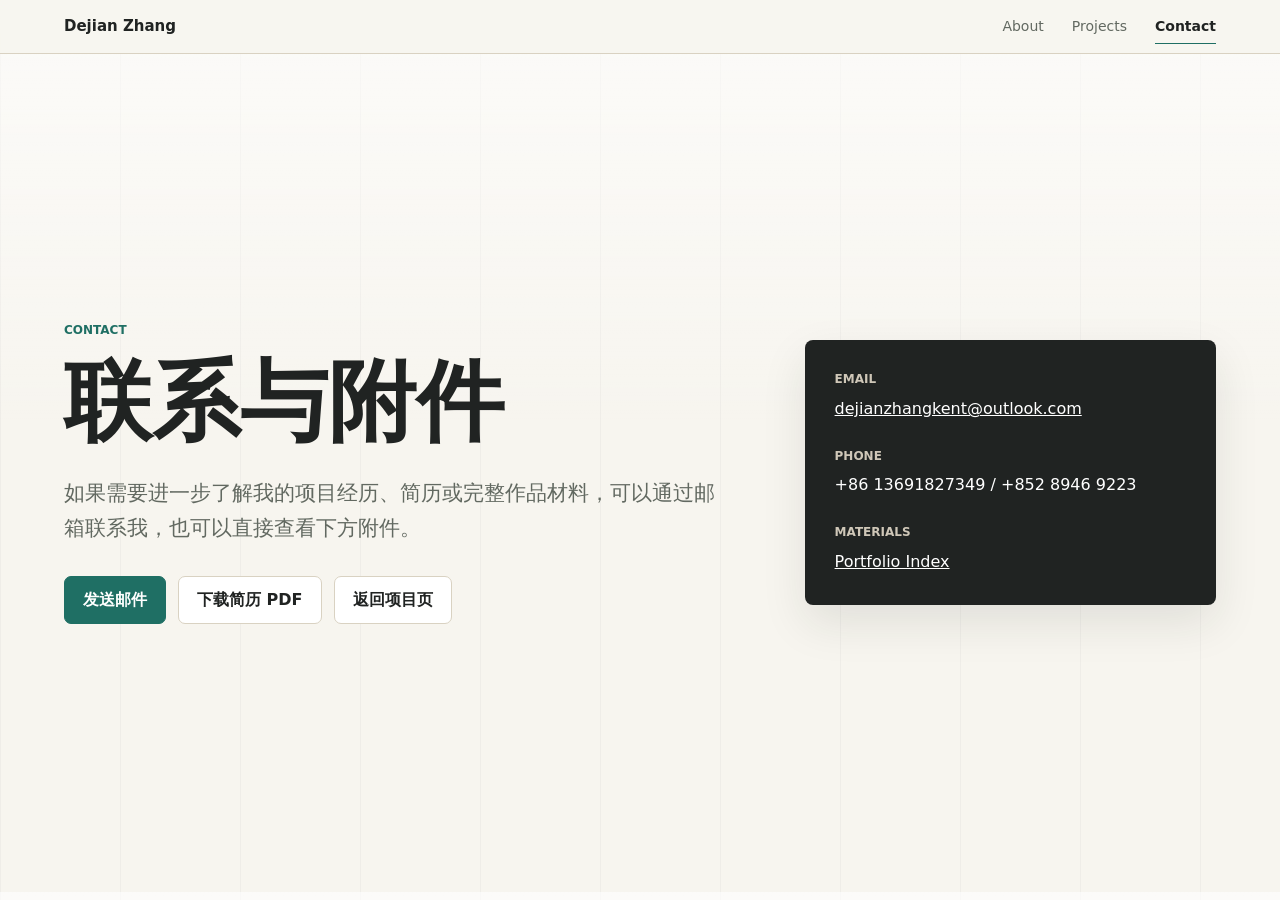
==== contact.html @ 508ed067 "Publish portfolio site" ====
<!doctype html>
<html lang="zh-CN">
  <head>
    <meta charset="utf-8">
    <meta name="viewport" content="width=device-width, initial-scale=1">
    <title>Contact | Dejian Zhang Portfolio</title>
    <meta name="description" content="Contact Dejian Zhang and access portfolio attachments.">
    <link rel="stylesheet" href="styles.css">
  </head>
  <body>
    <header class="site-header">
      <a class="brand" href="index.html" aria-label="About page">Dejian Zhang</a>
      <nav aria-label="Primary navigation">
        <a href="index.html">About</a>
        <a href="projects.html">Projects</a>
        <a class="active" href="contact.html">Contact</a>
      </nav>
    </header>

    <main>
      <section class="contact-page">
        <div>
          <p class="eyebrow">Contact</p>
          <h1>联系与附件</h1>
          <p class="hero-summary">
            如果需要进一步了解我的项目经历、简历或完整作品材料，可以通过邮箱联系我，也可以直接查看下方附件。
          </p>
          <div class="contact-actions">
            <a class="button primary" href="mailto:dejianzhangkent@outlook.com">发送邮件</a>
            <a class="button" href="01_Resume_Dejian-Zhang.pdf">下载简历 PDF</a>
            <a class="button" href="projects.html">返回项目页</a>
          </div>
        </div>
        <aside class="contact-card" aria-label="Contact details">
          <dl>
            <div>
              <dt>Email</dt>
              <dd><a href="mailto:dejianzhangkent@outlook.com">dejianzhangkent@outlook.com</a></dd>
            </div>
            <div>
              <dt>Phone</dt>
              <dd>+86 13691827349 / +852 8946 9223</dd>
            </div>
            <div>
              <dt>Materials</dt>
              <dd><a href="Portfolio_Index.md">Portfolio Index</a></dd>
            </div>
          </dl>
        </aside>
      </section>
    </main>
  </body>
</html>
---- styles.css ----
:root {
  --bg: #f7f5ef;
  --surface: #ffffff;
  --surface-soft: #eee9dd;
  --ink: #202322;
  --muted: #626961;
  --line: #d9d2c2;
  --accent: #1f6f64;
  --accent-ink: #ffffff;
  --gold: #b1843d;
  --blue: #365f91;
  --shadow: 0 18px 45px rgba(34, 36, 32, 0.1);
  --shadow-soft: 0 10px 28px rgba(34, 36, 32, 0.08);
}

* {
  box-sizing: border-box;
}

html {
  scroll-behavior: smooth;
}

body {
  margin: 0;
  background: var(--bg);
  background-image:
    linear-gradient(180deg, rgba(255, 255, 255, 0.64), rgba(255, 255, 255, 0) 420px),
    repeating-linear-gradient(90deg, rgba(32, 35, 34, 0.035) 0, rgba(32, 35, 34, 0.035) 1px, transparent 1px, transparent 120px);
  color: var(--ink);
  font-family: Inter, ui-sans-serif, system-ui, -apple-system, BlinkMacSystemFont, "Segoe UI", "PingFang SC", "Microsoft YaHei", sans-serif;
  line-height: 1.65;
}

a {
  color: inherit;
}

.site-header {
  position: sticky;
  top: 0;
  z-index: 20;
  display: flex;
  align-items: center;
  justify-content: space-between;
  gap: 24px;
  padding: 14px clamp(20px, 5vw, 72px);
  background: rgba(247, 245, 239, 0.9);
  border-bottom: 1px solid var(--line);
  backdrop-filter: blur(16px);
}

.brand {
  font-size: 15px;
  font-weight: 800;
  text-decoration: none;
  white-space: nowrap;
}

nav {
  display: flex;
  gap: clamp(12px, 2.5vw, 28px);
  color: var(--muted);
  font-size: 14px;
}

nav a {
  position: relative;
  text-decoration: none;
}

nav a:hover {
  color: var(--ink);
}

nav a.active {
  color: var(--ink);
  font-weight: 800;
}

nav a::after {
  position: absolute;
  left: 0;
  bottom: -6px;
  width: 100%;
  height: 1px;
  background: var(--accent);
  content: "";
  opacity: 0;
  transform: scaleX(0.4);
  transition: opacity 160ms ease, transform 160ms ease;
}

nav a:hover::after {
  opacity: 1;
  transform: scaleX(1);
}

nav a.active::after {
  opacity: 1;
  transform: scaleX(1);
}

main {
  overflow: hidden;
}

.hero {
  display: grid;
  grid-template-columns: minmax(0, 1.4fr) minmax(320px, 0.7fr);
  gap: clamp(28px, 5vw, 72px);
  min-height: calc(100vh - 66px);
  padding: clamp(58px, 8vw, 104px) clamp(20px, 5vw, 72px) 64px;
  align-items: center;
}

.about-hero {
  min-height: calc(82vh - 62px);
}

.page-hero {
  padding: clamp(58px, 8vw, 104px) clamp(20px, 5vw, 72px) clamp(34px, 5vw, 64px);
  border-bottom: 1px solid var(--line);
}

.page-hero h1 {
  max-width: 780px;
}

.page-hero p:last-child {
  max-width: 820px;
  margin: 24px 0 0;
  color: var(--muted);
  font-size: clamp(17px, 2vw, 20px);
}

.project-overview {
  display: grid;
  grid-template-columns: repeat(3, minmax(0, 1fr));
  gap: 16px;
  padding: clamp(28px, 4vw, 48px) clamp(20px, 5vw, 72px) 0;
}

.project-overview article {
  min-height: 180px;
  padding: 22px;
}

.project-overview h2 {
  margin-top: 12px;
  font-size: 22px;
}

.project-overview p {
  margin: 12px 0 0;
  color: var(--muted);
  font-size: 15px;
}

.hero-copy {
  max-width: 900px;
}

.eyebrow {
  margin: 0 0 14px;
  color: var(--accent);
  font-size: 12px;
  font-weight: 800;
  letter-spacing: 0;
  text-transform: uppercase;
}

h1,
h2,
h3,
h4,
p {
  overflow-wrap: anywhere;
}

h1 {
  margin: 0;
  max-width: 920px;
  font-size: clamp(44px, 7vw, 88px);
  line-height: 1.06;
  letter-spacing: 0;
}

.hero-summary {
  max-width: 780px;
  margin: 28px 0 0;
  color: var(--muted);
  font-size: clamp(17px, 2vw, 21px);
}

.hero-actions,
.contact-actions {
  display: flex;
  flex-wrap: wrap;
  gap: 12px;
  margin-top: 30px;
}

.proof-grid {
  display: grid;
  grid-template-columns: repeat(3, minmax(0, 1fr));
  gap: 12px;
  max-width: 720px;
  margin-top: 34px;
}

.proof-grid div {
  padding: 18px;
  border: 1px solid var(--line);
  border-radius: 8px;
  background: rgba(255, 255, 255, 0.72);
  box-shadow: 0 6px 20px rgba(34, 36, 32, 0.05);
}

.proof-grid strong {
  display: block;
  color: var(--accent);
  font-size: 32px;
  line-height: 1;
}

.proof-grid span {
  display: block;
  margin-top: 8px;
  color: var(--muted);
  font-size: 13px;
  font-weight: 750;
}

.button {
  display: inline-flex;
  min-height: 44px;
  align-items: center;
  justify-content: center;
  border: 1px solid var(--line);
  border-radius: 7px;
  padding: 10px 18px;
  background: var(--surface);
  color: var(--ink);
  font-weight: 750;
  text-decoration: none;
  transition: border-color 160ms ease, box-shadow 160ms ease, transform 160ms ease, background 160ms ease;
}

.button.primary {
  border-color: var(--accent);
  background: var(--accent);
  color: var(--accent-ink);
}

.button:hover {
  border-color: var(--accent);
  box-shadow: var(--shadow-soft);
  transform: translateY(-1px);
}

.profile-panel {
  align-self: stretch;
  display: flex;
  align-items: center;
  padding: 28px;
  background: var(--ink);
  color: var(--surface);
  border-radius: 8px;
  box-shadow: var(--shadow);
}

.profile-panel dl {
  display: grid;
  gap: 24px;
  margin: 0;
}

.profile-panel dt {
  color: #cfc7b8;
  font-size: 12px;
  font-weight: 800;
  letter-spacing: 0;
  text-transform: uppercase;
}

.profile-panel dd {
  margin: 6px 0 0;
  font-size: 16px;
}

.fit-strip {
  display: grid;
  grid-template-columns: repeat(3, minmax(0, 1fr));
  margin: 0 clamp(20px, 5vw, 72px);
  border: 1px solid var(--line);
  border-radius: 8px;
  background: var(--surface);
  box-shadow: var(--shadow-soft);
  overflow: hidden;
}

.fit-strip div {
  min-height: 120px;
  padding: 24px;
  border-right: 1px solid var(--line);
}

.fit-strip div:last-child {
  border-right: 0;
}

.fit-strip strong {
  display: block;
  margin-bottom: 8px;
  font-size: 18px;
}

.fit-strip span {
  color: var(--muted);
}

.signature-section {
  display: grid;
  grid-template-columns: minmax(240px, 0.58fr) minmax(0, 1.42fr);
  gap: clamp(26px, 6vw, 72px);
}

.signature-grid {
  display: grid;
  grid-template-columns: repeat(3, minmax(0, 1fr));
  gap: 16px;
}

.signature-grid article,
.project-overview article {
  border: 1px solid var(--line);
  border-radius: 8px;
  background: var(--surface);
  box-shadow: var(--shadow-soft);
}

.signature-grid article {
  padding: 24px;
}

.signature-grid span,
.project-overview span {
  color: var(--gold);
  font-size: 12px;
  font-weight: 900;
}

.signature-grid h3 {
  margin-top: 12px;
  font-size: 22px;
}

.signature-grid p {
  margin: 12px 0 0;
  color: var(--muted);
}

.section {
  padding: clamp(70px, 9vw, 116px) clamp(20px, 5vw, 72px);
}

.project-list {
  padding-top: clamp(34px, 5vw, 64px);
}

.section-heading {
  max-width: 820px;
  margin-bottom: 34px;
}

h2 {
  margin: 0;
  font-size: clamp(32px, 4.8vw, 56px);
  line-height: 1.12;
  letter-spacing: 0;
}

.section-heading p:last-child {
  margin: 18px 0 0;
  color: var(--muted);
  font-size: 17px;
}

.project {
  position: relative;
  display: grid;
  grid-template-columns: minmax(280px, 0.85fr) minmax(0, 1.25fr);
  gap: clamp(24px, 4vw, 48px);
  margin-top: 30px;
  padding: clamp(20px, 3vw, 34px);
  background: var(--surface);
  border: 1px solid var(--line);
  border-radius: 8px;
  box-shadow: var(--shadow-soft);
  overflow: hidden;
  transition: box-shadow 180ms ease, transform 180ms ease, border-color 180ms ease;
}

.project::before {
  position: absolute;
  inset: 0 auto 0 0;
  width: 4px;
  background: var(--accent);
  content: "";
  opacity: 0.9;
}

.project:hover {
  border-color: rgba(31, 111, 100, 0.34);
  box-shadow: var(--shadow);
  transform: translateY(-2px);
}

.project.feature {
  grid-template-columns: minmax(320px, 0.78fr) minmax(0, 1.35fr);
}

.project-media {
  align-self: start;
  background: var(--surface-soft);
  border: 1px solid var(--line);
  border-radius: 7px;
  overflow: hidden;
}

.project-media img {
  display: block;
  width: 100%;
  aspect-ratio: 16 / 10.5;
  object-fit: cover;
  object-position: top center;
  transition: transform 240ms ease;
}

.project:hover .project-media img {
  transform: scale(1.015);
}

.project-body {
  min-width: 0;
}

.tag {
  display: inline-flex;
  margin: 0 0 14px;
  padding: 5px 9px;
  border: 1px solid rgba(177, 132, 61, 0.34);
  border-radius: 999px;
  background: rgba(177, 132, 61, 0.08);
  color: var(--gold);
  font-size: 13px;
  font-weight: 800;
}

h3 {
  margin: 0;
  font-size: clamp(24px, 3vw, 38px);
  line-height: 1.18;
  letter-spacing: 0;
}

.lead {
  margin: 14px 0 24px;
  color: var(--muted);
  font-size: 17px;
  font-weight: 500;
}

.case-narrative {
  margin: 0;
  max-width: 860px;
  color: var(--muted);
  font-size: 16px;
  line-height: 1.85;
}

.case-grid {
  display: grid;
  grid-template-columns: repeat(2, minmax(0, 1fr));
  gap: 14px;
}

.case-grid section {
  padding: 16px;
  background: #f9f8f4;
  border: 1px solid var(--line);
  border-radius: 7px;
}

.case-grid.compact section {
  padding: 14px;
}

h4 {
  margin: 0 0 8px;
  color: var(--blue);
  font-size: 14px;
}

.case-grid p {
  margin: 0;
  color: var(--muted);
  font-size: 14px;
}

.text-link {
  display: inline-flex;
  align-items: center;
  gap: 7px;
  margin-top: 18px;
  color: var(--accent);
  font-weight: 800;
  text-decoration: none;
}

.text-link::after {
  content: ">";
  font-size: 14px;
  transition: transform 160ms ease;
}

.text-link:hover {
  text-decoration: underline;
}

.text-link:hover::after {
  transform: translateX(3px);
}

.about-section {
  display: grid;
  grid-template-columns: minmax(240px, 0.6fr) minmax(0, 1.4fr);
  gap: clamp(26px, 6vw, 72px);
  border-top: 1px solid var(--line);
}

.profile-first {
  padding-top: clamp(54px, 7vw, 84px);
  padding-bottom: clamp(44px, 6vw, 72px);
  border-top: 0;
  border-bottom: 1px solid var(--line);
}

.about-copy {
  color: var(--muted);
  font-size: 17px;
}

.about-copy p:first-child {
  margin-top: 0;
}

.skill-list {
  display: grid;
  gap: 10px;
  margin: 28px 0 0;
  padding: 0;
  list-style: none;
}

.skill-list li {
  padding: 14px 16px;
  background: var(--surface);
  border: 1px solid var(--line);
  border-radius: 7px;
  box-shadow: 0 4px 18px rgba(34, 36, 32, 0.04);
}

.contact-section {
  display: grid;
  grid-template-columns: minmax(260px, 0.9fr) minmax(0, 1.1fr);
  gap: clamp(26px, 6vw, 72px);
  align-items: center;
  background: var(--ink);
  color: var(--surface);
}

.contact-page {
  display: grid;
  grid-template-columns: minmax(0, 1.05fr) minmax(320px, 0.65fr);
  gap: clamp(28px, 6vw, 76px);
  min-height: calc(100vh - 62px);
  padding: clamp(58px, 8vw, 104px) clamp(20px, 5vw, 72px);
  align-items: center;
}

.contact-card {
  padding: 30px;
  border-radius: 8px;
  background: var(--ink);
  color: var(--surface);
  box-shadow: var(--shadow);
}

.contact-card dl {
  display: grid;
  gap: 24px;
  margin: 0;
}

.contact-card dt {
  color: #cfc7b8;
  font-size: 12px;
  font-weight: 800;
  text-transform: uppercase;
}

.contact-card dd {
  margin: 6px 0 0;
}

.contact-section .eyebrow {
  color: #b8d8d1;
}

.contact-section p {
  color: #d8d3c6;
}

.contact-section .button {
  border-color: rgba(255, 255, 255, 0.22);
}

@media (max-width: 980px) {
  .hero,
  .project,
  .project.feature,
  .signature-section,
  .about-section,
  .contact-section,
  .contact-page {
    grid-template-columns: 1fr;
  }

  .signature-grid,
  .project-overview {
    grid-template-columns: 1fr;
  }

  .profile-panel {
    align-self: auto;
  }

  .fit-strip {
    grid-template-columns: 1fr;
  }

  .fit-strip div {
    border-right: 0;
    border-bottom: 1px solid var(--line);
  }

  .fit-strip div:last-child {
    border-bottom: 0;
  }
}

@media (max-width: 720px) {
  .site-header {
    position: static;
    align-items: flex-start;
    flex-direction: column;
    gap: 10px;
  }

  nav {
    width: 100%;
    justify-content: space-between;
    gap: 8px;
    font-size: 13px;
  }

  .hero {
    min-height: auto;
    padding-top: 42px;
  }

  .page-hero,
  .contact-page {
    padding-top: 42px;
  }

  h1 {
    font-size: 40px;
  }

  .proof-grid {
    grid-template-columns: 1fr;
  }

  .case-grid {
    grid-template-columns: 1fr;
  }

  .button {
    width: 100%;
  }
}
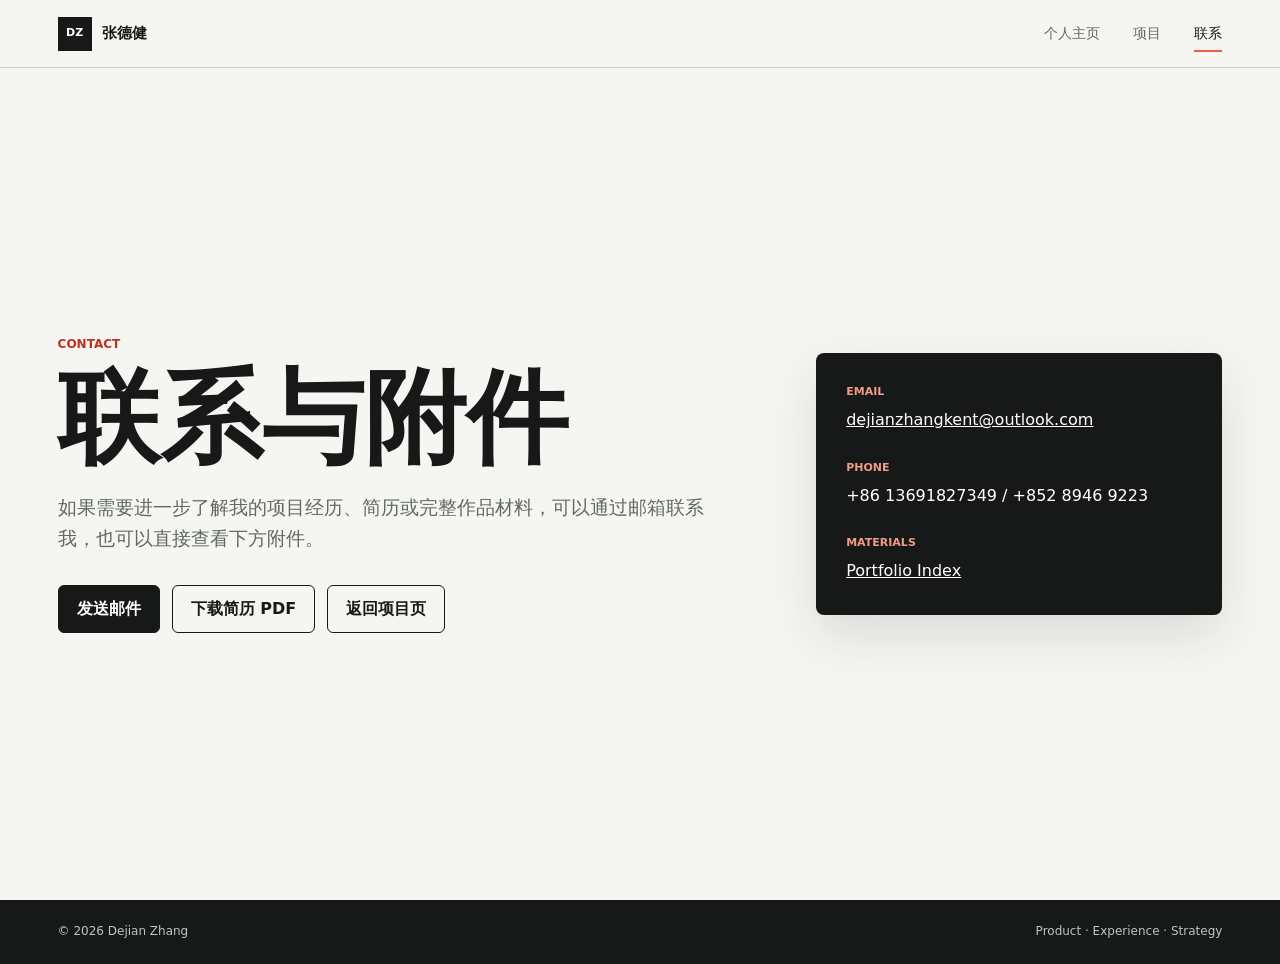
==== commit b9fcac44: "Redesign portfolio as personal homepage" ====
--- a/contact.html
+++ b/contact.html
@@ -3,17 +3,17 @@
   <head>
     <meta charset="utf-8">
     <meta name="viewport" content="width=device-width, initial-scale=1">
-    <title>Contact | Dejian Zhang Portfolio</title>
-    <meta name="description" content="Contact Dejian Zhang and access portfolio attachments.">
+    <title>联系 | 张德健个人主页</title>
+    <meta name="description" content="联系张德健并查看简历与作品附件。">
     <link rel="stylesheet" href="styles.css">
   </head>
   <body>
     <header class="site-header">
-      <a class="brand" href="index.html" aria-label="About page">Dejian Zhang</a>
+      <a class="brand" href="index.html" aria-label="返回个人主页"><span class="brand-mark">DZ</span><span>张德健</span></a>
       <nav aria-label="Primary navigation">
-        <a href="index.html">About</a>
-        <a href="projects.html">Projects</a>
-        <a class="active" href="contact.html">Contact</a>
+        <a href="index.html">个人主页</a>
+        <a href="projects.html">项目</a>
+        <a class="active" href="contact.html">联系</a>
       </nav>
     </header>
 
@@ -49,5 +49,9 @@
         </aside>
       </section>
     </main>
+    <footer class="site-footer">
+      <span>© 2026 Dejian Zhang</span>
+      <span>Product · Experience · Strategy</span>
+    </footer>
   </body>
 </html>
--- a/styles.css
+++ b/styles.css
@@ -1,16 +1,18 @@
 :root {
-  --bg: #f7f5ef;
-  --surface: #ffffff;
-  --surface-soft: #eee9dd;
-  --ink: #202322;
-  --muted: #626961;
-  --line: #d9d2c2;
-  --accent: #1f6f64;
-  --accent-ink: #ffffff;
-  --gold: #b1843d;
-  --blue: #365f91;
-  --shadow: 0 18px 45px rgba(34, 36, 32, 0.1);
-  --shadow-soft: 0 10px 28px rgba(34, 36, 32, 0.08);
+  --paper: #f5f6f2;
+  --paper-bright: #ffffff;
+  --ink: #171918;
+  --muted: #626965;
+  --line: #ced2cc;
+  --soft: #e9ece6;
+  --coral: #ee6046;
+  --coral-dark: #b83225;
+  --green: #176b5f;
+  --blue: #315f9f;
+  --yellow: #e6b840;
+  --lavender: #7565a7;
+  --shadow: 0 20px 52px rgba(25, 32, 28, 0.12);
+  --shadow-soft: 0 10px 30px rgba(25, 32, 28, 0.08);
 }
 
 * {
@@ -23,151 +25,32 @@
 
 body {
   margin: 0;
-  background: var(--bg);
-  background-image:
-    linear-gradient(180deg, rgba(255, 255, 255, 0.64), rgba(255, 255, 255, 0) 420px),
-    repeating-linear-gradient(90deg, rgba(32, 35, 34, 0.035) 0, rgba(32, 35, 34, 0.035) 1px, transparent 1px, transparent 120px);
+  background: var(--paper);
   color: var(--ink);
   font-family: Inter, ui-sans-serif, system-ui, -apple-system, BlinkMacSystemFont, "Segoe UI", "PingFang SC", "Microsoft YaHei", sans-serif;
   line-height: 1.65;
 }
 
+button,
+input {
+  font: inherit;
+}
+
+button,
+a {
+  -webkit-tap-highlight-color: transparent;
+}
+
 a {
   color: inherit;
 }
 
-.site-header {
-  position: sticky;
-  top: 0;
-  z-index: 20;
-  display: flex;
-  align-items: center;
-  justify-content: space-between;
-  gap: 24px;
-  padding: 14px clamp(20px, 5vw, 72px);
-  background: rgba(247, 245, 239, 0.9);
-  border-bottom: 1px solid var(--line);
-  backdrop-filter: blur(16px);
-}
-
-.brand {
-  font-size: 15px;
-  font-weight: 800;
-  text-decoration: none;
-  white-space: nowrap;
-}
-
-nav {
-  display: flex;
-  gap: clamp(12px, 2.5vw, 28px);
-  color: var(--muted);
-  font-size: 14px;
-}
-
-nav a {
-  position: relative;
-  text-decoration: none;
-}
-
-nav a:hover {
-  color: var(--ink);
-}
-
-nav a.active {
-  color: var(--ink);
-  font-weight: 800;
-}
-
-nav a::after {
-  position: absolute;
-  left: 0;
-  bottom: -6px;
-  width: 100%;
-  height: 1px;
-  background: var(--accent);
-  content: "";
-  opacity: 0;
-  transform: scaleX(0.4);
-  transition: opacity 160ms ease, transform 160ms ease;
-}
-
-nav a:hover::after {
-  opacity: 1;
-  transform: scaleX(1);
-}
-
-nav a.active::after {
-  opacity: 1;
-  transform: scaleX(1);
-}
-
-main {
-  overflow: hidden;
-}
-
-.hero {
-  display: grid;
-  grid-template-columns: minmax(0, 1.4fr) minmax(320px, 0.7fr);
-  gap: clamp(28px, 5vw, 72px);
-  min-height: calc(100vh - 66px);
-  padding: clamp(58px, 8vw, 104px) clamp(20px, 5vw, 72px) 64px;
-  align-items: center;
-}
-
-.about-hero {
-  min-height: calc(82vh - 62px);
-}
-
-.page-hero {
-  padding: clamp(58px, 8vw, 104px) clamp(20px, 5vw, 72px) clamp(34px, 5vw, 64px);
-  border-bottom: 1px solid var(--line);
-}
-
-.page-hero h1 {
-  max-width: 780px;
-}
-
-.page-hero p:last-child {
-  max-width: 820px;
-  margin: 24px 0 0;
-  color: var(--muted);
-  font-size: clamp(17px, 2vw, 20px);
-}
-
-.project-overview {
-  display: grid;
-  grid-template-columns: repeat(3, minmax(0, 1fr));
-  gap: 16px;
-  padding: clamp(28px, 4vw, 48px) clamp(20px, 5vw, 72px) 0;
-}
-
-.project-overview article {
-  min-height: 180px;
-  padding: 22px;
-}
-
-.project-overview h2 {
-  margin-top: 12px;
-  font-size: 22px;
-}
-
-.project-overview p {
-  margin: 12px 0 0;
-  color: var(--muted);
-  font-size: 15px;
-}
-
-.hero-copy {
-  max-width: 900px;
-}
-
-.eyebrow {
-  margin: 0 0 14px;
-  color: var(--accent);
-  font-size: 12px;
-  font-weight: 800;
-  letter-spacing: 0;
-  text-transform: uppercase;
+img {
+  max-width: 100%;
+}
+
+[hidden] {
+  display: none !important;
 }
 
 h1,
@@ -178,19 +61,226 @@
   overflow-wrap: anywhere;
 }
 
-h1 {
+h1,
+h2,
+h3,
+p {
+  margin-top: 0;
+}
+
+h1,
+h2,
+h3 {
+  letter-spacing: 0;
+}
+
+main {
+  overflow: hidden;
+}
+
+.site-header {
+  position: sticky;
+  top: 0;
+  z-index: 50;
+  display: flex;
+  min-height: 68px;
+  align-items: center;
+  justify-content: space-between;
+  gap: 24px;
+  padding: 12px clamp(20px, 4.5vw, 72px);
+  background: rgba(245, 246, 242, 0.92);
+  border-bottom: 1px solid var(--line);
+  backdrop-filter: blur(18px);
+}
+
+.brand {
+  display: inline-flex;
+  align-items: center;
+  gap: 10px;
+  color: var(--ink);
+  font-size: 15px;
+  font-weight: 850;
+  text-decoration: none;
+  white-space: nowrap;
+}
+
+.brand-mark {
+  display: inline-grid;
+  width: 34px;
+  height: 34px;
+  place-items: center;
+  background: var(--ink);
+  color: white;
+  font-size: 11px;
+}
+
+nav {
+  display: flex;
+  align-items: center;
+  gap: clamp(14px, 2.6vw, 34px);
+  color: var(--muted);
+  font-size: 14px;
+}
+
+nav a {
+  position: relative;
+  text-decoration: none;
+}
+
+nav a::after {
+  position: absolute;
+  right: 0;
+  bottom: -7px;
+  left: 0;
+  height: 2px;
+  background: var(--coral);
+  content: "";
+  opacity: 0;
+  transform: scaleX(0);
+  transition: opacity 160ms ease, transform 160ms ease;
+}
+
+nav a:hover,
+nav a.active {
+  color: var(--ink);
+}
+
+nav a:hover::after,
+nav a.active::after {
+  opacity: 1;
+  transform: scaleX(1);
+}
+
+.eyebrow {
+  margin: 0 0 14px;
+  color: var(--coral-dark);
+  font-size: 12px;
+  font-weight: 850;
+  letter-spacing: 0;
+  text-transform: uppercase;
+}
+
+.button {
+  display: inline-flex;
+  min-height: 46px;
+  align-items: center;
+  justify-content: center;
+  padding: 10px 18px;
+  border: 1px solid var(--ink);
+  border-radius: 6px;
+  background: transparent;
+  color: var(--ink);
+  font-weight: 780;
+  text-decoration: none;
+  cursor: pointer;
+  transition: background 160ms ease, color 160ms ease, box-shadow 160ms ease, transform 160ms ease;
+}
+
+.button:hover {
+  box-shadow: var(--shadow-soft);
+  transform: translateY(-2px);
+}
+
+.button.primary {
+  background: var(--ink);
+  color: white;
+}
+
+.button.light {
+  border-color: white;
+  color: white;
+}
+
+.button.light:hover {
+  background: white;
+  color: var(--ink);
+}
+
+.text-link {
+  display: inline-flex;
+  align-items: center;
+  gap: 8px;
+  margin-top: 18px;
+  color: var(--green);
+  font-weight: 800;
+  text-decoration: none;
+}
+
+.text-link::after {
+  content: "↗";
+  transition: transform 160ms ease;
+}
+
+.text-link:hover {
+  text-decoration: underline;
+}
+
+.text-link:hover::after {
+  transform: translate(2px, -2px);
+}
+
+.section {
+  padding: clamp(74px, 9vw, 126px) clamp(20px, 4.5vw, 72px);
+}
+
+.section-heading {
+  margin-bottom: clamp(34px, 5vw, 64px);
+}
+
+.split-heading {
+  display: grid;
+  grid-template-columns: minmax(0, 1.15fr) minmax(260px, 0.55fr);
+  gap: clamp(30px, 8vw, 120px);
+  align-items: end;
+}
+
+.split-heading > p,
+.split-heading > div:last-child > p {
   margin: 0;
-  max-width: 920px;
-  font-size: clamp(44px, 7vw, 88px);
-  line-height: 1.06;
-  letter-spacing: 0;
-}
-
-.hero-summary {
-  max-width: 780px;
-  margin: 28px 0 0;
-  color: var(--muted);
-  font-size: clamp(17px, 2vw, 21px);
+  color: var(--muted);
+  font-size: 17px;
+}
+
+h2 {
+  margin-bottom: 0;
+  font-size: clamp(38px, 5.7vw, 72px);
+  line-height: 1.05;
+}
+
+h3 {
+  margin-bottom: 0;
+  font-size: clamp(24px, 2.8vw, 36px);
+  line-height: 1.15;
+}
+
+/* Personal hero */
+
+.personal-hero {
+  display: grid;
+  grid-template-columns: minmax(0, 1.02fr) minmax(390px, 0.78fr);
+  gap: clamp(40px, 7vw, 100px);
+  min-height: calc(100vh - 68px);
+  padding: clamp(56px, 7vw, 96px) clamp(20px, 4.5vw, 72px) clamp(64px, 8vw, 110px);
+  align-items: center;
+}
+
+.hero-intro h1 {
+  margin: 0;
+  max-width: 840px;
+  font-size: clamp(62px, 9vw, 126px);
+  line-height: 0.88;
+}
+
+.hero-intro h1 span {
+  color: var(--coral);
+}
+
+.hero-statement {
+  max-width: 740px;
+  margin: 30px 0 0;
+  color: #3d433f;
+  font-size: clamp(19px, 2.2vw, 25px);
+  line-height: 1.55;
 }
 
 .hero-actions,
@@ -201,231 +291,1110 @@
   margin-top: 30px;
 }
 
-.proof-grid {
+.hero-facts {
   display: grid;
   grid-template-columns: repeat(3, minmax(0, 1fr));
+  gap: 18px;
+  margin: 46px 0 0;
+  padding: 24px 0 0;
+  border-top: 1px solid var(--line);
+  list-style: none;
+}
+
+.hero-facts strong,
+.hero-facts span {
+  display: block;
+}
+
+.hero-facts strong {
+  margin-bottom: 5px;
+  font-size: 15px;
+}
+
+.hero-facts span {
+  color: var(--muted);
+  font-size: 13px;
+  line-height: 1.45;
+}
+
+.hero-visual {
+  position: relative;
+  min-height: min(620px, 68vh);
+}
+
+.portrait-frame,
+.artifact {
+  position: absolute;
+  margin: 0;
+  border: 1px solid var(--ink);
+  background: white;
+  box-shadow: var(--shadow);
+  overflow: hidden;
+}
+
+.portrait-frame {
+  z-index: 3;
+  top: 4%;
+  left: 6%;
+  width: 56%;
+}
+
+.portrait-frame img {
+  display: block;
+  width: 100%;
+  aspect-ratio: 1 / 1;
+  background: #f1f2ee;
+  object-fit: cover;
+}
+
+.portrait-frame figcaption {
+  display: grid;
+  gap: 3px;
+  padding: 14px;
+  border-top: 1px solid var(--ink);
+}
+
+.portrait-frame figcaption span {
+  color: var(--muted);
+  font-size: 10px;
+  text-transform: uppercase;
+}
+
+.portrait-frame figcaption strong {
+  font-size: 12px;
+}
+
+.artifact img {
+  display: block;
+  width: 100%;
+  height: 100%;
+  object-fit: cover;
+  object-position: top;
+}
+
+.artifact-one {
+  z-index: 1;
+  right: 0;
+  bottom: 5%;
+  width: 48%;
+  aspect-ratio: 0.78;
+  transform: rotate(3deg);
+}
+
+.artifact-two {
+  z-index: 2;
+  right: 1%;
+  top: 7%;
+  width: 45%;
+  aspect-ratio: 1.42;
+  transform: rotate(-3deg);
+}
+
+.visual-note {
+  position: absolute;
+  z-index: 4;
+  right: 10%;
+  bottom: 2%;
+  padding: 8px 11px;
+  background: var(--yellow);
+  border: 1px solid var(--ink);
+  font-size: 11px;
+  font-weight: 800;
+  transform: rotate(-2deg);
+}
+
+.identity-bar {
+  display: grid;
+  grid-template-columns: auto minmax(300px, auto) minmax(260px, 1fr);
+  gap: clamp(24px, 4vw, 58px);
+  padding: 22px clamp(20px, 4.5vw, 72px);
+  align-items: center;
+  background: var(--ink);
+  color: white;
+}
+
+.identity-bar > p {
+  margin: 0;
+}
+
+.identity-bar > p:first-child {
+  color: #bfc5c0;
+  font-size: 13px;
+  white-space: nowrap;
+}
+
+.role-switcher {
+  display: flex;
+  gap: 5px;
+}
+
+.role-tab {
+  min-width: 62px;
+  min-height: 38px;
+  padding: 6px 13px;
+  border: 1px solid #555a57;
+  border-radius: 4px;
+  background: transparent;
+  color: #c8cdc9;
+  font-weight: 750;
+  cursor: pointer;
+}
+
+.role-tab:hover,
+.role-tab.active {
+  background: var(--coral);
+  border-color: var(--coral);
+  color: white;
+}
+
+.role-description {
+  max-width: 680px;
+  color: #d6dbd7;
+  font-size: 14px;
+}
+
+/* About and capabilities */
+
+.about-band,
+.strengths-band {
+  display: grid;
+  grid-template-columns: minmax(250px, 0.65fr) minmax(0, 1.35fr);
+  gap: clamp(40px, 9vw, 140px);
+}
+
+.about-band {
+  background: white;
+  border-bottom: 1px solid var(--line);
+}
+
+.section-kicker {
+  align-self: start;
+}
+
+.about-narrative {
+  max-width: 860px;
+  color: var(--muted);
+  font-size: 17px;
+}
+
+.about-narrative .large-copy {
+  margin-bottom: 26px;
+  color: var(--ink);
+  font-size: clamp(25px, 3vw, 40px);
+  font-weight: 700;
+  line-height: 1.35;
+}
+
+.about-narrative > p:not(.large-copy) {
+  max-width: 760px;
+}
+
+.personal-quote {
+  display: grid;
+  grid-template-columns: 130px minmax(0, 1fr);
+  gap: 22px;
+  margin-top: 46px;
+  padding-top: 25px;
+  border-top: 2px solid var(--ink);
+}
+
+.personal-quote > span {
+  color: var(--coral-dark);
+  font-size: 12px;
+  font-weight: 850;
+  text-transform: uppercase;
+}
+
+blockquote {
+  margin: 0;
+  color: var(--ink);
+  font-size: clamp(20px, 2vw, 28px);
+  font-weight: 650;
+  line-height: 1.45;
+}
+
+.capability-band {
+  background: #dfe9e5;
+}
+
+.capability-grid {
+  display: grid;
+  grid-template-columns: repeat(4, minmax(0, 1fr));
+  border-top: 1px solid #9cad9f;
+  border-bottom: 1px solid #9cad9f;
+}
+
+.capability-grid article {
+  min-height: 360px;
+  padding: 26px 24px;
+  border-right: 1px solid #9cad9f;
+}
+
+.capability-grid article:last-child {
+  border-right: 0;
+}
+
+.capability-number {
+  color: var(--green);
+  font-size: 12px;
+  font-weight: 900;
+}
+
+.capability-grid h3 {
+  margin-top: 72px;
+  font-size: 28px;
+}
+
+.capability-grid p {
+  margin: 18px 0 0;
+  color: #49534d;
+  font-size: 15px;
+}
+
+.capability-grid ul {
+  display: flex;
+  flex-wrap: wrap;
+  gap: 7px;
+  margin: 28px 0 0;
+  padding: 0;
+  list-style: none;
+}
+
+.capability-grid li {
+  padding: 4px 8px;
+  background: rgba(255, 255, 255, 0.55);
+  border: 1px solid #aebdb4;
+  border-radius: 4px;
+  color: #34443c;
+  font-size: 12px;
+  font-weight: 700;
+}
+
+/* Experience */
+
+.experience-band {
+  background: var(--paper);
+}
+
+.timeline {
+  border-top: 1px solid var(--ink);
+}
+
+.timeline-item {
+  display: grid;
+  grid-template-columns: minmax(160px, 0.45fr) minmax(0, 1.4fr) 72px;
+  gap: 34px;
+  padding: 30px 0;
+  border-bottom: 1px solid var(--line);
+  align-items: start;
+}
+
+.timeline-time {
+  padding-top: 5px;
+  color: var(--muted);
+  font-size: 13px;
+  font-weight: 700;
+}
+
+.timeline-type {
+  margin: 0 0 4px;
+  color: var(--coral-dark);
+  font-size: 11px;
+  font-weight: 850;
+  text-transform: uppercase;
+}
+
+.timeline-main h3 {
+  font-size: clamp(22px, 2.6vw, 34px);
+}
+
+.timeline-main > p:last-child {
+  max-width: 850px;
+  margin: 12px 0 0;
+  color: var(--muted);
+}
+
+.timeline-marker {
+  display: grid;
+  width: 58px;
+  height: 58px;
+  place-items: center;
+  border: 1px solid var(--ink);
+  background: white;
+  font-size: 11px;
+  font-weight: 900;
+}
+
+.timeline-item.featured .timeline-marker {
+  background: var(--coral);
+  color: white;
+}
+
+.timeline-item.education .timeline-marker {
+  background: var(--yellow);
+}
+
+.strengths-band {
+  background: var(--ink);
+  color: white;
+}
+
+.strengths-band .eyebrow {
+  color: #f39884;
+}
+
+.strengths-list {
+  border-top: 1px solid #4a4e4b;
+}
+
+.strengths-list article {
+  display: grid;
+  grid-template-columns: 58px minmax(0, 1fr);
+  gap: 22px;
+  padding: 26px 0;
+  border-bottom: 1px solid #4a4e4b;
+}
+
+.strengths-list article > span {
+  color: #f39884;
+  font-size: 12px;
+  font-weight: 900;
+}
+
+.strengths-list h3 {
+  font-size: clamp(23px, 2.5vw, 34px);
+}
+
+.strengths-list p {
+  max-width: 700px;
+  margin: 10px 0 0;
+  color: #c9ceca;
+}
+
+/* Interaction playground */
+
+.playground-band {
+  background: #f0eadc;
+}
+
+.playground {
+  border-top: 1px solid var(--ink);
+}
+
+.demo-tabs {
+  display: grid;
+  grid-template-columns: repeat(2, minmax(0, 1fr));
+  border-bottom: 1px solid var(--ink);
+}
+
+.demo-tab {
+  display: flex;
+  min-height: 64px;
+  align-items: center;
+  gap: 14px;
+  padding: 14px 18px;
+  border: 0;
+  border-right: 1px solid var(--ink);
+  background: transparent;
+  color: var(--muted);
+  font-weight: 800;
+  text-align: left;
+  cursor: pointer;
+}
+
+.demo-tab:last-child {
+  border-right: 0;
+}
+
+.demo-tab span {
+  color: var(--coral-dark);
+  font-size: 11px;
+}
+
+.demo-tab:hover,
+.demo-tab.active {
+  background: var(--ink);
+  color: white;
+}
+
+.demo-panel {
+  display: grid;
+  grid-template-columns: minmax(240px, 0.65fr) minmax(340px, 1.15fr);
+  gap: clamp(34px, 8vw, 120px);
+  padding: clamp(34px, 5vw, 68px) 0 0;
+  opacity: 0;
+  transform: translateY(6px);
+  transition: opacity 180ms ease, transform 180ms ease;
+}
+
+.demo-panel.active {
+  opacity: 1;
+  transform: translateY(0);
+}
+
+.demo-context {
+  padding-top: 18px;
+}
+
+.tag {
+  display: inline-flex;
+  margin: 0 0 15px;
+  padding: 5px 9px;
+  border: 1px solid rgba(184, 50, 37, 0.38);
+  border-radius: 4px;
+  color: var(--coral-dark);
+  font-size: 12px;
+  font-weight: 800;
+}
+
+.demo-context h3 {
+  font-size: clamp(30px, 3.8vw, 52px);
+}
+
+.demo-context > p:not(.tag) {
+  max-width: 520px;
+  margin: 20px 0 0;
+  color: var(--muted);
+  font-size: 17px;
+}
+
+.prototype-shell {
+  width: min(100%, 640px);
+  min-height: 620px;
+  justify-self: end;
+  padding: clamp(20px, 3vw, 34px);
+  background: white;
+  border: 1px solid var(--ink);
+  border-radius: 8px;
+  box-shadow: 14px 14px 0 rgba(23, 25, 24, 0.16);
+}
+
+.prototype-topbar,
+.market-header {
+  display: flex;
+  align-items: center;
+  justify-content: space-between;
+  gap: 20px;
+}
+
+.prototype-topbar strong,
+.market-header strong {
+  font-size: 18px;
+}
+
+.prototype-topbar span,
+.market-header span {
+  color: var(--muted);
+  font-size: 12px;
+  font-weight: 700;
+}
+
+.prototype-progress {
+  height: 4px;
+  margin: 16px 0 32px;
+  background: var(--soft);
+  overflow: hidden;
+}
+
+.prototype-progress span {
+  display: block;
+  width: 33.33%;
+  height: 100%;
+  background: var(--coral);
+  transition: width 220ms ease;
+}
+
+.booking-screen {
+  display: none;
+  min-height: 435px;
+}
+
+.booking-screen.active {
+  display: block;
+  animation: screen-in 180ms ease both;
+}
+
+@keyframes screen-in {
+  from {
+    opacity: 0;
+    transform: translateX(7px);
+  }
+  to {
+    opacity: 1;
+    transform: translateX(0);
+  }
+}
+
+.prototype-label {
+  margin-bottom: 16px;
+  font-size: 21px;
+  font-weight: 800;
+}
+
+.duration-options {
+  display: grid;
+  grid-template-columns: repeat(3, minmax(0, 1fr));
+  gap: 8px;
+  margin-bottom: 28px;
+}
+
+.choice-button {
+  display: grid;
+  gap: 6px;
+  min-height: 78px;
+  padding: 12px;
+  border: 1px solid var(--line);
+  border-radius: 6px;
+  background: white;
+  color: var(--ink);
+  cursor: pointer;
+}
+
+.choice-button span {
+  color: var(--muted);
+  font-size: 12px;
+}
+
+.choice-button strong {
+  font-size: 18px;
+}
+
+.choice-button:hover,
+.choice-button.active {
+  border-color: var(--coral);
+  background: #fff4f1;
+}
+
+.toggle-row {
+  display: flex;
+  min-height: 72px;
+  align-items: center;
+  justify-content: space-between;
+  gap: 18px;
+  padding: 13px 0;
+  border-top: 1px solid var(--line);
+  cursor: pointer;
+}
+
+.toggle-row > span:first-child {
+  display: grid;
+  gap: 2px;
+}
+
+.toggle-row small,
+.walker-option small,
+.market-results small {
+  color: var(--muted);
+  font-size: 12px;
+}
+
+.toggle-row input {
+  position: absolute;
+  opacity: 0;
+  pointer-events: none;
+}
+
+.toggle-control {
+  position: relative;
+  flex: 0 0 auto;
+  width: 48px;
+  height: 27px;
+  border-radius: 20px;
+  background: #c7ccc8;
+  transition: background 160ms ease;
+}
+
+.toggle-control::after {
+  position: absolute;
+  top: 3px;
+  left: 3px;
+  width: 21px;
+  height: 21px;
+  border-radius: 50%;
+  background: white;
+  box-shadow: 0 2px 5px rgba(0, 0, 0, 0.18);
+  content: "";
+  transition: transform 160ms ease;
+}
+
+.toggle-row input:checked + .toggle-control {
+  background: var(--green);
+}
+
+.toggle-row input:checked + .toggle-control::after {
+  transform: translateX(21px);
+}
+
+.toggle-row input:focus-visible + .toggle-control {
+  outline: 3px solid rgba(49, 95, 159, 0.3);
+  outline-offset: 3px;
+}
+
+.walker-list {
+  display: grid;
+  gap: 9px;
+}
+
+.walker-option {
+  display: grid;
+  grid-template-columns: 44px minmax(0, 1fr) auto;
   gap: 12px;
-  max-width: 720px;
-  margin-top: 34px;
-}
-
-.proof-grid div {
-  padding: 18px;
+  min-height: 70px;
+  padding: 10px;
+  align-items: center;
+  border: 1px solid var(--line);
+  border-radius: 6px;
+  background: white;
+  color: var(--ink);
+  text-align: left;
+  cursor: pointer;
+}
+
+.walker-option > span:nth-child(2) {
+  display: grid;
+}
+
+.walker-option > span:last-child {
+  color: var(--muted);
+  font-size: 11px;
+}
+
+.walker-option:hover,
+.walker-option.active {
+  border-color: var(--green);
+  background: #f1f9f6;
+}
+
+.walker-avatar {
+  display: grid;
+  width: 42px;
+  height: 42px;
+  place-items: center;
+  border-radius: 50%;
+  color: white;
+  font-weight: 850;
+}
+
+.coral {
+  background: var(--coral);
+}
+
+.blue {
+  background: var(--blue);
+}
+
+.green {
+  background: var(--green);
+}
+
+.booking-confirmation {
+  display: grid;
+  min-height: 390px;
+  place-content: center;
+  justify-items: center;
+  text-align: center;
+}
+
+.confirmation-mark {
+  display: grid;
+  width: 70px;
+  height: 70px;
+  margin-bottom: 20px;
+  place-items: center;
+  border-radius: 50%;
+  background: var(--green);
+  color: white;
+  font-size: 32px;
+  font-weight: 800;
+}
+
+.booking-confirmation p {
+  margin-bottom: 8px;
+  color: var(--muted);
+}
+
+.booking-confirmation h4 {
+  margin: 0;
+  font-size: 24px;
+}
+
+.booking-confirmation small {
+  margin-top: 7px;
+  color: var(--green);
+}
+
+.prototype-actions {
+  display: flex;
+  gap: 10px;
+  margin-top: 16px;
+}
+
+.icon-button {
+  display: grid;
+  flex: 0 0 46px;
+  width: 46px;
+  height: 46px;
+  place-items: center;
+  border: 1px solid var(--ink);
+  border-radius: 6px;
+  background: white;
+  color: var(--ink);
+  font-size: 20px;
+  cursor: pointer;
+}
+
+.icon-button:disabled {
+  border-color: var(--line);
+  color: #b8bcb9;
+  cursor: default;
+}
+
+.prototype-next {
+  flex: 1;
+}
+
+.market-shell {
+  min-height: 620px;
+}
+
+.market-header {
+  margin-bottom: 24px;
+}
+
+.search-field {
+  display: flex;
+  min-height: 48px;
+  align-items: center;
+  gap: 10px;
+  padding: 0 13px;
+  border: 1px solid var(--ink);
+  border-radius: 6px;
+  background: white;
+}
+
+.search-field > span {
+  font-size: 22px;
+  line-height: 1;
+}
+
+.search-field input {
+  min-width: 0;
+  flex: 1;
+  border: 0;
+  outline: 0;
+  background: transparent;
+}
+
+.filter-row {
+  display: flex;
+  flex-wrap: wrap;
+  gap: 7px;
+  margin: 16px 0 22px;
+}
+
+.filter-chip {
+  min-height: 34px;
+  padding: 6px 13px;
+  border: 1px solid var(--line);
+  border-radius: 18px;
+  background: white;
+  color: var(--muted);
+  cursor: pointer;
+}
+
+.filter-chip:hover,
+.filter-chip.active {
+  border-color: var(--ink);
+  background: var(--ink);
+  color: white;
+}
+
+.market-results {
+  display: grid;
+  gap: 8px;
+}
+
+.market-results article {
+  display: grid;
+  grid-template-columns: 54px minmax(0, 1fr) auto;
+  gap: 12px;
+  min-height: 68px;
+  padding: 8px;
+  align-items: center;
+  border-bottom: 1px solid var(--line);
+}
+
+.market-results article[hidden] {
+  display: none;
+}
+
+.market-results article > div {
+  display: grid;
+}
+
+.market-results article > b {
+  font-size: 14px;
+}
+
+.product-swatch {
+  display: grid;
+  width: 52px;
+  height: 52px;
+  place-items: center;
+  color: white;
+  font-size: 10px;
+  font-weight: 900;
+}
+
+.swatch-coral {
+  background: var(--coral);
+}
+
+.swatch-blue {
+  background: var(--blue);
+}
+
+.swatch-yellow {
+  background: var(--yellow);
+  color: var(--ink);
+}
+
+.swatch-green {
+  background: var(--green);
+}
+
+.swatch-purple {
+  background: var(--lavender);
+}
+
+.swatch-dark {
+  background: var(--ink);
+}
+
+.empty-state {
+  margin: 50px 0;
+  color: var(--muted);
+  text-align: center;
+}
+
+/* Selected work */
+
+.selected-work {
+  background: white;
+}
+
+.featured-work-grid {
+  display: grid;
+  grid-template-columns: 1.15fr 0.85fr;
+  gap: 18px;
+}
+
+.work-card {
+  position: relative;
+  display: block;
+  min-height: 400px;
+  border: 1px solid var(--ink);
+  background: var(--ink);
+  color: white;
+  text-decoration: none;
+  overflow: hidden;
+}
+
+.work-card-large {
+  grid-row: span 2;
+  min-height: 818px;
+}
+
+.work-card > img {
+  display: block;
+  width: 100%;
+  height: 100%;
+  object-fit: cover;
+  object-position: top center;
+  opacity: 0.78;
+  transition: opacity 220ms ease, transform 300ms ease;
+}
+
+.work-card-large > img {
+  object-position: center;
+}
+
+.work-card::after {
+  position: absolute;
+  inset: 0;
+  background: linear-gradient(180deg, transparent 35%, rgba(0, 0, 0, 0.86) 100%);
+  content: "";
+}
+
+.work-card:hover > img {
+  opacity: 0.95;
+  transform: scale(1.015);
+}
+
+.work-index {
+  position: absolute;
+  z-index: 2;
+  top: 18px;
+  right: 18px;
+  display: grid;
+  width: 42px;
+  height: 42px;
+  place-items: center;
+  background: white;
+  color: var(--ink);
+  font-size: 11px;
+  font-weight: 900;
+}
+
+.work-card-copy {
+  position: absolute;
+  z-index: 2;
+  right: 0;
+  bottom: 0;
+  left: 0;
+  padding: clamp(20px, 3vw, 34px);
+}
+
+.work-card-copy p {
+  margin-bottom: 8px;
+  color: #f3b4a5;
+  font-size: 11px;
+  font-weight: 850;
+  text-transform: uppercase;
+}
+
+.work-card-copy h3 {
+  max-width: 680px;
+  font-size: clamp(25px, 3.2vw, 42px);
+}
+
+.work-card-copy > span {
+  display: block;
+  margin-top: 9px;
+  color: #d1d5d2;
+  font-size: 14px;
+}
+
+.contact-cta {
+  display: grid;
+  grid-template-columns: minmax(0, 1.15fr) minmax(260px, 0.55fr);
+  gap: clamp(40px, 9vw, 130px);
+  padding: clamp(70px, 9vw, 120px) clamp(20px, 4.5vw, 72px);
+  align-items: end;
+  background: var(--coral);
+  color: white;
+}
+
+.contact-cta .eyebrow {
+  color: #5d1711;
+}
+
+.contact-cta h2 {
+  max-width: 920px;
+}
+
+.contact-cta > div:last-child p {
+  max-width: 420px;
+  margin-bottom: 24px;
+  color: #fff3ef;
+  font-size: 17px;
+}
+
+.site-footer {
+  display: flex;
+  justify-content: space-between;
+  gap: 24px;
+  padding: 22px clamp(20px, 4.5vw, 72px);
+  background: var(--ink);
+  color: #bfc5c0;
+  font-size: 12px;
+}
+
+/* Projects page */
+
+.page-hero {
+  padding: clamp(64px, 8vw, 108px) clamp(20px, 4.5vw, 72px) clamp(42px, 6vw, 76px);
+  background: white;
+  border-bottom: 1px solid var(--line);
+}
+
+.page-hero h1,
+.contact-page h1 {
+  margin: 0;
+  font-size: clamp(54px, 8vw, 104px);
+  line-height: 0.95;
+}
+
+.page-hero > p:last-child {
+  max-width: 780px;
+  margin: 26px 0 0;
+  color: var(--muted);
+  font-size: 19px;
+}
+
+.project-overview {
+  display: grid;
+  grid-template-columns: repeat(3, minmax(0, 1fr));
+  gap: 1px;
+  padding: 1px;
+  background: var(--line);
+}
+
+.project-overview article {
+  min-height: 170px;
+  padding: 24px;
+  background: var(--paper);
+}
+
+.project-overview span {
+  color: var(--coral-dark);
+  font-size: 11px;
+  font-weight: 900;
+}
+
+.project-overview h2 {
+  margin-top: 16px;
+  font-size: 23px;
+}
+
+.project-overview p {
+  margin: 10px 0 0;
+  color: var(--muted);
+  font-size: 14px;
+}
+
+.project-list {
+  padding-top: clamp(40px, 5vw, 72px);
+  background: white;
+}
+
+.project {
+  position: relative;
+  display: grid;
+  grid-template-columns: minmax(300px, 0.85fr) minmax(0, 1.25fr);
+  gap: clamp(28px, 5vw, 62px);
+  margin-top: 28px;
+  padding: clamp(20px, 3vw, 36px);
   border: 1px solid var(--line);
   border-radius: 8px;
-  background: rgba(255, 255, 255, 0.72);
-  box-shadow: 0 6px 20px rgba(34, 36, 32, 0.05);
-}
-
-.proof-grid strong {
-  display: block;
-  color: var(--accent);
-  font-size: 32px;
-  line-height: 1;
-}
-
-.proof-grid span {
-  display: block;
-  margin-top: 8px;
-  color: var(--muted);
-  font-size: 13px;
-  font-weight: 750;
-}
-
-.button {
-  display: inline-flex;
-  min-height: 44px;
-  align-items: center;
-  justify-content: center;
-  border: 1px solid var(--line);
-  border-radius: 7px;
-  padding: 10px 18px;
-  background: var(--surface);
-  color: var(--ink);
-  font-weight: 750;
-  text-decoration: none;
-  transition: border-color 160ms ease, box-shadow 160ms ease, transform 160ms ease, background 160ms ease;
-}
-
-.button.primary {
-  border-color: var(--accent);
-  background: var(--accent);
-  color: var(--accent-ink);
-}
-
-.button:hover {
-  border-color: var(--accent);
-  box-shadow: var(--shadow-soft);
-  transform: translateY(-1px);
-}
-
-.profile-panel {
-  align-self: stretch;
-  display: flex;
-  align-items: center;
-  padding: 28px;
-  background: var(--ink);
-  color: var(--surface);
-  border-radius: 8px;
-  box-shadow: var(--shadow);
-}
-
-.profile-panel dl {
-  display: grid;
-  gap: 24px;
-  margin: 0;
-}
-
-.profile-panel dt {
-  color: #cfc7b8;
-  font-size: 12px;
-  font-weight: 800;
-  letter-spacing: 0;
-  text-transform: uppercase;
-}
-
-.profile-panel dd {
-  margin: 6px 0 0;
-  font-size: 16px;
-}
-
-.fit-strip {
-  display: grid;
-  grid-template-columns: repeat(3, minmax(0, 1fr));
-  margin: 0 clamp(20px, 5vw, 72px);
-  border: 1px solid var(--line);
-  border-radius: 8px;
-  background: var(--surface);
-  box-shadow: var(--shadow-soft);
-  overflow: hidden;
-}
-
-.fit-strip div {
-  min-height: 120px;
-  padding: 24px;
-  border-right: 1px solid var(--line);
-}
-
-.fit-strip div:last-child {
-  border-right: 0;
-}
-
-.fit-strip strong {
-  display: block;
-  margin-bottom: 8px;
-  font-size: 18px;
-}
-
-.fit-strip span {
-  color: var(--muted);
-}
-
-.signature-section {
-  display: grid;
-  grid-template-columns: minmax(240px, 0.58fr) minmax(0, 1.42fr);
-  gap: clamp(26px, 6vw, 72px);
-}
-
-.signature-grid {
-  display: grid;
-  grid-template-columns: repeat(3, minmax(0, 1fr));
-  gap: 16px;
-}
-
-.signature-grid article,
-.project-overview article {
-  border: 1px solid var(--line);
-  border-radius: 8px;
-  background: var(--surface);
-  box-shadow: var(--shadow-soft);
-}
-
-.signature-grid article {
-  padding: 24px;
-}
-
-.signature-grid span,
-.project-overview span {
-  color: var(--gold);
-  font-size: 12px;
-  font-weight: 900;
-}
-
-.signature-grid h3 {
-  margin-top: 12px;
-  font-size: 22px;
-}
-
-.signature-grid p {
-  margin: 12px 0 0;
-  color: var(--muted);
-}
-
-.section {
-  padding: clamp(70px, 9vw, 116px) clamp(20px, 5vw, 72px);
-}
-
-.project-list {
-  padding-top: clamp(34px, 5vw, 64px);
-}
-
-.section-heading {
-  max-width: 820px;
-  margin-bottom: 34px;
-}
-
-h2 {
-  margin: 0;
-  font-size: clamp(32px, 4.8vw, 56px);
-  line-height: 1.12;
-  letter-spacing: 0;
-}
-
-.section-heading p:last-child {
-  margin: 18px 0 0;
-  color: var(--muted);
-  font-size: 17px;
-}
-
-.project {
-  position: relative;
-  display: grid;
-  grid-template-columns: minmax(280px, 0.85fr) minmax(0, 1.25fr);
-  gap: clamp(24px, 4vw, 48px);
-  margin-top: 30px;
-  padding: clamp(20px, 3vw, 34px);
-  background: var(--surface);
-  border: 1px solid var(--line);
-  border-radius: 8px;
-  box-shadow: var(--shadow-soft);
-  overflow: hidden;
-  transition: box-shadow 180ms ease, transform 180ms ease, border-color 180ms ease;
-}
-
-.project::before {
-  position: absolute;
-  inset: 0 auto 0 0;
-  width: 4px;
-  background: var(--accent);
-  content: "";
-  opacity: 0.9;
+  background: var(--paper);
+  transition: border-color 180ms ease, box-shadow 180ms ease, transform 180ms ease;
+}
+
+.project:first-child {
+  margin-top: 0;
 }
 
 .project:hover {
-  border-color: rgba(31, 111, 100, 0.34);
+  border-color: var(--ink);
   box-shadow: var(--shadow);
   transform: translateY(-2px);
 }
 
-.project.feature {
-  grid-template-columns: minmax(320px, 0.78fr) minmax(0, 1.35fr);
-}
-
 .project-media {
   align-self: start;
-  background: var(--surface-soft);
   border: 1px solid var(--line);
-  border-radius: 7px;
+  background: white;
   overflow: hidden;
 }
 
@@ -434,180 +1403,67 @@
   width: 100%;
   aspect-ratio: 16 / 10.5;
   object-fit: cover;
-  object-position: top center;
-  transition: transform 240ms ease;
+  object-position: top;
+  transition: transform 220ms ease;
 }
 
 .project:hover .project-media img {
   transform: scale(1.015);
 }
 
-.project-body {
-  min-width: 0;
-}
-
-.tag {
-  display: inline-flex;
-  margin: 0 0 14px;
-  padding: 5px 9px;
-  border: 1px solid rgba(177, 132, 61, 0.34);
-  border-radius: 999px;
-  background: rgba(177, 132, 61, 0.08);
-  color: var(--gold);
-  font-size: 13px;
-  font-weight: 800;
-}
-
-h3 {
+.project-body h3 {
+  font-size: clamp(28px, 3.2vw, 44px);
+}
+
+.lead {
+  margin: 14px 0 22px;
+  color: var(--ink);
+  font-size: 18px;
+}
+
+.case-narrative {
+  max-width: 850px;
   margin: 0;
-  font-size: clamp(24px, 3vw, 38px);
-  line-height: 1.18;
-  letter-spacing: 0;
-}
-
-.lead {
-  margin: 14px 0 24px;
-  color: var(--muted);
-  font-size: 17px;
-  font-weight: 500;
-}
-
-.case-narrative {
-  margin: 0;
-  max-width: 860px;
-  color: var(--muted);
-  font-size: 16px;
+  color: var(--muted);
   line-height: 1.85;
 }
 
-.case-grid {
-  display: grid;
-  grid-template-columns: repeat(2, minmax(0, 1fr));
-  gap: 14px;
-}
-
-.case-grid section {
-  padding: 16px;
-  background: #f9f8f4;
-  border: 1px solid var(--line);
-  border-radius: 7px;
-}
-
-.case-grid.compact section {
-  padding: 14px;
-}
-
-h4 {
-  margin: 0 0 8px;
-  color: var(--blue);
-  font-size: 14px;
-}
-
-.case-grid p {
-  margin: 0;
-  color: var(--muted);
-  font-size: 14px;
-}
-
-.text-link {
-  display: inline-flex;
+/* Contact page */
+
+.contact-page {
+  display: grid;
+  grid-template-columns: minmax(0, 1.05fr) minmax(320px, 0.65fr);
+  gap: clamp(40px, 8vw, 120px);
+  min-height: calc(100vh - 68px);
+  padding: clamp(64px, 8vw, 108px) clamp(20px, 4.5vw, 72px);
   align-items: center;
-  gap: 7px;
-  margin-top: 18px;
-  color: var(--accent);
-  font-weight: 800;
-  text-decoration: none;
-}
-
-.text-link::after {
-  content: ">";
-  font-size: 14px;
-  transition: transform 160ms ease;
-}
-
-.text-link:hover {
-  text-decoration: underline;
-}
-
-.text-link:hover::after {
-  transform: translateX(3px);
-}
-
-.about-section {
-  display: grid;
-  grid-template-columns: minmax(240px, 0.6fr) minmax(0, 1.4fr);
-  gap: clamp(26px, 6vw, 72px);
-  border-top: 1px solid var(--line);
-}
-
-.profile-first {
-  padding-top: clamp(54px, 7vw, 84px);
-  padding-bottom: clamp(44px, 6vw, 72px);
-  border-top: 0;
-  border-bottom: 1px solid var(--line);
-}
-
-.about-copy {
-  color: var(--muted);
-  font-size: 17px;
-}
-
-.about-copy p:first-child {
-  margin-top: 0;
-}
-
-.skill-list {
-  display: grid;
-  gap: 10px;
-  margin: 28px 0 0;
-  padding: 0;
-  list-style: none;
-}
-
-.skill-list li {
-  padding: 14px 16px;
-  background: var(--surface);
-  border: 1px solid var(--line);
-  border-radius: 7px;
-  box-shadow: 0 4px 18px rgba(34, 36, 32, 0.04);
-}
-
-.contact-section {
-  display: grid;
-  grid-template-columns: minmax(260px, 0.9fr) minmax(0, 1.1fr);
-  gap: clamp(26px, 6vw, 72px);
-  align-items: center;
-  background: var(--ink);
-  color: var(--surface);
-}
-
-.contact-page {
-  display: grid;
-  grid-template-columns: minmax(0, 1.05fr) minmax(320px, 0.65fr);
-  gap: clamp(28px, 6vw, 76px);
-  min-height: calc(100vh - 62px);
-  padding: clamp(58px, 8vw, 104px) clamp(20px, 5vw, 72px);
-  align-items: center;
+}
+
+.hero-summary {
+  max-width: 760px;
+  margin: 26px 0 0;
+  color: var(--muted);
+  font-size: 19px;
 }
 
 .contact-card {
   padding: 30px;
   border-radius: 8px;
   background: var(--ink);
-  color: var(--surface);
+  color: white;
   box-shadow: var(--shadow);
 }
 
 .contact-card dl {
   display: grid;
-  gap: 24px;
+  gap: 25px;
   margin: 0;
 }
 
 .contact-card dt {
-  color: #cfc7b8;
-  font-size: 12px;
-  font-weight: 800;
+  color: #f29b88;
+  font-size: 11px;
+  font-weight: 850;
   text-transform: uppercase;
 }
 
@@ -615,90 +1471,261 @@
   margin: 6px 0 0;
 }
 
-.contact-section .eyebrow {
-  color: #b8d8d1;
-}
-
-.contact-section p {
-  color: #d8d3c6;
-}
-
-.contact-section .button {
-  border-color: rgba(255, 255, 255, 0.22);
-}
-
-@media (max-width: 980px) {
-  .hero,
+@media (max-width: 1080px) {
+  .personal-hero {
+    grid-template-columns: minmax(0, 1fr) minmax(340px, 0.72fr);
+  }
+
+  .hero-facts {
+    grid-template-columns: 1fr;
+  }
+
+  .hero-visual {
+    min-height: 520px;
+  }
+
+  .capability-grid {
+    grid-template-columns: repeat(2, minmax(0, 1fr));
+  }
+
+  .capability-grid article {
+    min-height: 310px;
+    border-bottom: 1px solid #9cad9f;
+  }
+
+  .capability-grid article:nth-child(2) {
+    border-right: 0;
+  }
+
+  .capability-grid article:nth-child(n + 3) {
+    border-bottom: 0;
+  }
+}
+
+@media (max-width: 900px) {
+  .personal-hero,
+  .about-band,
+  .strengths-band,
+  .demo-panel,
   .project,
-  .project.feature,
-  .signature-section,
-  .about-section,
-  .contact-section,
-  .contact-page {
+  .contact-page,
+  .contact-cta {
     grid-template-columns: 1fr;
   }
 
-  .signature-grid,
+  .personal-hero {
+    min-height: auto;
+  }
+
+  .hero-visual {
+    width: min(100%, 620px);
+    justify-self: center;
+  }
+
+  .identity-bar {
+    grid-template-columns: 1fr;
+    gap: 12px;
+  }
+
+  .role-switcher {
+    overflow-x: auto;
+  }
+
+  .split-heading {
+    grid-template-columns: 1fr;
+    gap: 22px;
+  }
+
+  .timeline-item {
+    grid-template-columns: minmax(120px, 0.35fr) minmax(0, 1fr);
+  }
+
+  .timeline-marker {
+    display: none;
+  }
+
+  .prototype-shell {
+    justify-self: start;
+  }
+
+  .featured-work-grid {
+    grid-template-columns: 1fr;
+  }
+
+  .work-card,
+  .work-card-large {
+    grid-row: auto;
+    min-height: 520px;
+  }
+
   .project-overview {
-    grid-template-columns: 1fr;
-  }
-
-  .profile-panel {
-    align-self: auto;
-  }
-
-  .fit-strip {
-    grid-template-columns: 1fr;
-  }
-
-  .fit-strip div {
-    border-right: 0;
-    border-bottom: 1px solid var(--line);
-  }
-
-  .fit-strip div:last-child {
-    border-bottom: 0;
-  }
-}
-
-@media (max-width: 720px) {
+    grid-template-columns: repeat(2, minmax(0, 1fr));
+  }
+}
+
+@media (max-width: 680px) {
   .site-header {
     position: static;
     align-items: flex-start;
     flex-direction: column;
-    gap: 10px;
+    gap: 9px;
   }
 
   nav {
     width: 100%;
-    justify-content: space-between;
+    gap: 18px;
+    padding-bottom: 3px;
+    overflow-x: auto;
+    white-space: nowrap;
+  }
+
+  .personal-hero {
+    padding-top: 42px;
+  }
+
+  .hero-intro h1 {
+    font-size: 60px;
+  }
+
+  .hero-statement {
+    font-size: 18px;
+  }
+
+  .hero-actions,
+  .contact-actions {
+    display: grid;
+  }
+
+  .hero-visual {
+    min-height: 440px;
+  }
+
+  .portrait-frame {
+    left: 0;
+    width: 58%;
+  }
+
+  .artifact-one {
+    width: 50%;
+  }
+
+  .artifact-two {
+    width: 49%;
+  }
+
+  .visual-note {
+    right: 4%;
+  }
+
+  .role-switcher {
+    display: grid;
+    grid-template-columns: repeat(4, minmax(60px, 1fr));
+  }
+
+  .role-tab {
+    min-width: 0;
+  }
+
+  .personal-quote {
+    grid-template-columns: 1fr;
+  }
+
+  .capability-grid {
+    grid-template-columns: 1fr;
+  }
+
+  .capability-grid article,
+  .capability-grid article:nth-child(n + 3) {
+    min-height: auto;
+    border-right: 0;
+    border-bottom: 1px solid #9cad9f;
+  }
+
+  .capability-grid article:last-child {
+    border-bottom: 0;
+  }
+
+  .capability-grid h3 {
+    margin-top: 36px;
+  }
+
+  .timeline-item {
+    grid-template-columns: 1fr;
     gap: 8px;
-    font-size: 13px;
-  }
-
-  .hero {
-    min-height: auto;
-    padding-top: 42px;
-  }
-
-  .page-hero,
-  .contact-page {
-    padding-top: 42px;
-  }
-
-  h1 {
-    font-size: 40px;
-  }
-
-  .proof-grid {
+  }
+
+  .demo-tabs {
     grid-template-columns: 1fr;
   }
 
-  .case-grid {
+  .demo-tab {
+    border-right: 0;
+    border-bottom: 1px solid var(--ink);
+  }
+
+  .demo-tab:last-child {
+    border-bottom: 0;
+  }
+
+  .prototype-shell {
+    min-height: 590px;
+    padding: 18px;
+    box-shadow: 8px 8px 0 rgba(23, 25, 24, 0.16);
+  }
+
+  .duration-options {
     grid-template-columns: 1fr;
   }
 
-  .button {
-    width: 100%;
-  }
-}
+  .choice-button {
+    grid-template-columns: 1fr auto;
+    min-height: 58px;
+    align-items: center;
+    text-align: left;
+  }
+
+  .booking-screen {
+    min-height: 420px;
+  }
+
+  .market-results article {
+    grid-template-columns: 48px minmax(0, 1fr);
+  }
+
+  .market-results article > b {
+    grid-column: 2;
+  }
+
+  .work-card,
+  .work-card-large {
+    min-height: 420px;
+  }
+
+  .project-overview {
+    grid-template-columns: 1fr;
+  }
+
+  .page-hero h1,
+  .contact-page h1 {
+    font-size: 52px;
+  }
+
+  .site-footer {
+    flex-direction: column;
+    gap: 4px;
+  }
+}
+
+@media (prefers-reduced-motion: reduce) {
+  html {
+    scroll-behavior: auto;
+  }
+
+  *,
+  *::before,
+  *::after {
+    animation-duration: 0.01ms !important;
+    animation-iteration-count: 1 !important;
+    transition-duration: 0.01ms !important;
+  }
+}
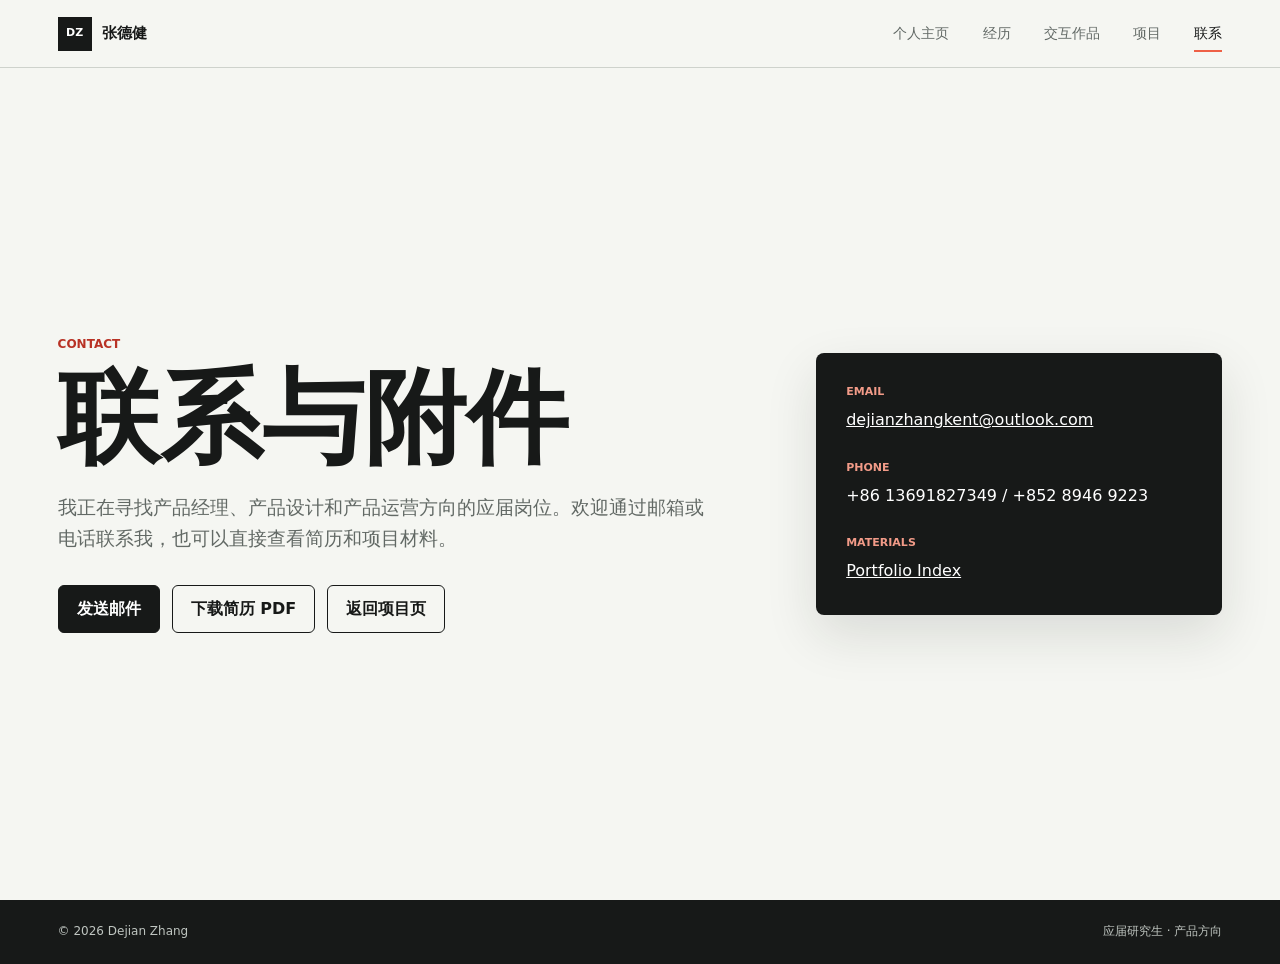
==== commit 5073ddf8: "Restructure portfolio into focused pages" ====
--- a/contact.html
+++ b/contact.html
@@ -10,8 +10,10 @@
   <body>
     <header class="site-header">
       <a class="brand" href="index.html" aria-label="返回个人主页"><span class="brand-mark">DZ</span><span>张德健</span></a>
-      <nav aria-label="Primary navigation">
+      <nav aria-label="主导航">
         <a href="index.html">个人主页</a>
+        <a href="experience.html">经历</a>
+        <a href="interactions.html">交互作品</a>
         <a href="projects.html">项目</a>
         <a class="active" href="contact.html">联系</a>
       </nav>
@@ -23,7 +25,7 @@
           <p class="eyebrow">Contact</p>
           <h1>联系与附件</h1>
           <p class="hero-summary">
-            如果需要进一步了解我的项目经历、简历或完整作品材料，可以通过邮箱联系我，也可以直接查看下方附件。
+            我正在寻找产品经理、产品设计和产品运营方向的应届岗位。欢迎通过邮箱或电话联系我，也可以直接查看简历和项目材料。
           </p>
           <div class="contact-actions">
             <a class="button primary" href="mailto:dejianzhangkent@outlook.com">发送邮件</a>
@@ -51,7 +53,7 @@
     </main>
     <footer class="site-footer">
       <span>© 2026 Dejian Zhang</span>
-      <span>Product · Experience · Strategy</span>
+      <span>应届研究生 · 产品方向</span>
     </footer>
   </body>
 </html>
--- a/styles.css
+++ b/styles.css
@@ -283,6 +283,14 @@
   line-height: 1.55;
 }
 
+.home-goal {
+  max-width: 700px;
+  margin: 18px 0 0;
+  color: var(--green);
+  font-size: 16px;
+  font-weight: 750;
+}
+
 .hero-actions,
 .contact-actions {
   display: flex;
@@ -471,6 +479,25 @@
   align-self: start;
 }
 
+.about-band .section-kicker {
+  max-width: 430px;
+  padding-top: 4px;
+}
+
+.about-band .section-kicker h2 {
+  font-size: clamp(44px, 5.2vw, 70px);
+}
+
+.about-role {
+  max-width: 330px;
+  margin: 24px 0 0;
+  padding-top: 18px;
+  border-top: 1px solid var(--ink);
+  color: var(--green);
+  font-size: 16px;
+  font-weight: 750;
+}
+
 .about-narrative {
   max-width: 860px;
   color: var(--muted);
@@ -485,8 +512,126 @@
   line-height: 1.35;
 }
 
-.about-narrative > p:not(.large-copy) {
-  max-width: 760px;
+.about-columns {
+  display: grid;
+  grid-template-columns: repeat(2, minmax(0, 1fr));
+  gap: clamp(24px, 4vw, 54px);
+  margin-top: 34px;
+  padding-top: 28px;
+  border-top: 1px solid var(--line);
+}
+
+.about-columns p {
+  margin: 0;
+}
+
+.home-about {
+  display: grid;
+  grid-template-columns: minmax(240px, 0.55fr) minmax(0, 1.45fr);
+  gap: clamp(40px, 9vw, 140px);
+  background: white;
+  border-top: 1px solid var(--line);
+  border-bottom: 1px solid var(--line);
+}
+
+.home-about-copy {
+  max-width: 920px;
+  color: var(--muted);
+  font-size: 17px;
+}
+
+.home-about-copy .large-copy {
+  max-width: 860px;
+  margin-bottom: 0;
+  color: var(--ink);
+  font-size: clamp(25px, 3vw, 40px);
+  font-weight: 700;
+  line-height: 1.4;
+}
+
+.perspective-section {
+  background: #dfe9e5;
+}
+
+.perspective-grid {
+  display: grid;
+  grid-template-columns: repeat(3, minmax(0, 1fr));
+  border-top: 1px solid #95a89e;
+  border-bottom: 1px solid #95a89e;
+}
+
+.perspective-grid article {
+  min-height: 330px;
+  padding: 28px;
+  border-right: 1px solid #95a89e;
+}
+
+.perspective-grid article:last-child {
+  border-right: 0;
+}
+
+.perspective-grid > article > span,
+.page-directory > a > span,
+.role-experience-grid > article > span {
+  color: var(--coral-dark);
+  font-size: 11px;
+  font-weight: 900;
+}
+
+.perspective-grid h3 {
+  margin-top: 72px;
+  font-size: 30px;
+}
+
+.perspective-grid p {
+  margin: 18px 0 0;
+  color: #45514b;
+}
+
+.page-directory-section {
+  background: var(--paper);
+}
+
+.page-directory {
+  display: grid;
+  grid-template-columns: repeat(2, minmax(0, 1fr));
+  gap: 14px;
+}
+
+.page-directory > a {
+  display: grid;
+  min-height: 280px;
+  padding: 26px;
+  align-content: start;
+  border: 1px solid var(--line);
+  border-radius: 8px;
+  background: white;
+  color: var(--ink);
+  text-decoration: none;
+  transition: border-color 160ms ease, box-shadow 160ms ease, transform 160ms ease;
+}
+
+.page-directory > a:hover {
+  border-color: var(--ink);
+  box-shadow: var(--shadow-soft);
+  transform: translateY(-2px);
+}
+
+.page-directory h3 {
+  margin-top: 42px;
+  font-size: 32px;
+}
+
+.page-directory p {
+  max-width: 520px;
+  margin: 14px 0 0;
+  color: var(--muted);
+}
+
+.page-directory b {
+  margin-top: 26px;
+  color: var(--green);
+  font-size: 14px;
 }
 
 .personal-quote {
@@ -1332,6 +1477,151 @@
   font-size: 19px;
 }
 
+.grounded-hero {
+  background: var(--paper);
+}
+
+.grounded-hero > p:last-child {
+  max-width: 880px;
+}
+
+.role-experience-section {
+  background: white;
+}
+
+.role-experience-grid {
+  display: grid;
+  grid-template-columns: repeat(3, minmax(0, 1fr));
+  gap: 14px;
+}
+
+.role-experience-grid article {
+  min-height: 340px;
+  padding: 26px;
+  border: 1px solid var(--line);
+  border-radius: 8px;
+  background: var(--paper);
+}
+
+.role-experience-grid h3 {
+  margin-top: 54px;
+  font-size: 28px;
+}
+
+.role-experience-grid p {
+  margin: 18px 0 0;
+  color: var(--muted);
+}
+
+.role-experience-grid small {
+  display: block;
+  margin-top: 28px;
+  padding-top: 16px;
+  border-top: 1px solid var(--line);
+  color: var(--green);
+  font-weight: 750;
+  line-height: 1.6;
+}
+
+.experience-detail-section {
+  background: var(--paper);
+}
+
+.experience-list {
+  border-top: 1px solid var(--ink);
+}
+
+.experience-entry {
+  display: grid;
+  grid-template-columns: minmax(180px, 0.42fr) minmax(0, 1.4fr);
+  gap: clamp(28px, 6vw, 90px);
+  padding: 38px 0;
+  border-bottom: 1px solid var(--line);
+}
+
+.entry-meta {
+  display: grid;
+  align-content: start;
+  gap: 5px;
+  color: var(--muted);
+  font-size: 13px;
+}
+
+.entry-meta span {
+  color: var(--ink);
+  font-weight: 750;
+}
+
+.entry-meta small {
+  color: var(--coral-dark);
+  font-weight: 750;
+}
+
+.entry-content h3 {
+  font-size: clamp(27px, 3.4vw, 44px);
+}
+
+.entry-summary {
+  margin: 12px 0 0;
+  color: var(--green);
+  font-size: 17px;
+  font-weight: 700;
+}
+
+.entry-points {
+  display: grid;
+  grid-template-columns: repeat(2, minmax(0, 1fr));
+  gap: clamp(22px, 4vw, 52px);
+  margin-top: 26px;
+}
+
+.entry-points p {
+  margin: 0;
+  color: var(--muted);
+}
+
+.entry-points strong {
+  display: block;
+  margin-bottom: 7px;
+  color: var(--ink);
+}
+
+.education-section {
+  background: #dfe9e5;
+}
+
+.education-list {
+  margin-bottom: 34px;
+  border-top: 1px solid #95a89e;
+}
+
+.education-list article {
+  display: grid;
+  grid-template-columns: minmax(180px, 0.42fr) minmax(0, 1.4fr);
+  gap: clamp(28px, 6vw, 90px);
+  padding: 28px 0;
+  border-bottom: 1px solid #95a89e;
+}
+
+.education-list article > span {
+  color: #4a5750;
+  font-size: 13px;
+  font-weight: 750;
+}
+
+.education-list h3 {
+  font-size: 28px;
+}
+
+.education-list p {
+  margin: 8px 0 0;
+  color: #4a5750;
+}
+
+.interaction-page {
+  padding-top: clamp(48px, 6vw, 82px);
+}
+
 .project-overview {
   display: grid;
   grid-template-columns: repeat(3, minmax(0, 1fr));
@@ -1505,6 +1795,7 @@
 @media (max-width: 900px) {
   .personal-hero,
   .about-band,
+  .home-about,
   .strengths-band,
   .demo-panel,
   .project,
@@ -1561,6 +1852,25 @@
   .project-overview {
     grid-template-columns: repeat(2, minmax(0, 1fr));
   }
+
+  .perspective-grid,
+  .role-experience-grid {
+    grid-template-columns: 1fr;
+  }
+
+  .perspective-grid article {
+    min-height: auto;
+    border-right: 0;
+    border-bottom: 1px solid #95a89e;
+  }
+
+  .perspective-grid article:last-child {
+    border-bottom: 0;
+  }
+
+  .perspective-grid h3 {
+    margin-top: 38px;
+  }
 }
 
 @media (max-width: 680px) {
@@ -1630,6 +1940,31 @@
     grid-template-columns: 1fr;
   }
 
+  .about-columns {
+    grid-template-columns: 1fr;
+    gap: 18px;
+  }
+
+  .page-directory {
+    grid-template-columns: 1fr;
+  }
+
+  .page-directory > a,
+  .role-experience-grid article {
+    min-height: auto;
+  }
+
+  .experience-entry,
+  .education-list article {
+    grid-template-columns: 1fr;
+    gap: 12px;
+  }
+
+  .entry-points {
+    grid-template-columns: 1fr;
+    gap: 18px;
+  }
+
   .capability-grid {
     grid-template-columns: 1fr;
   }
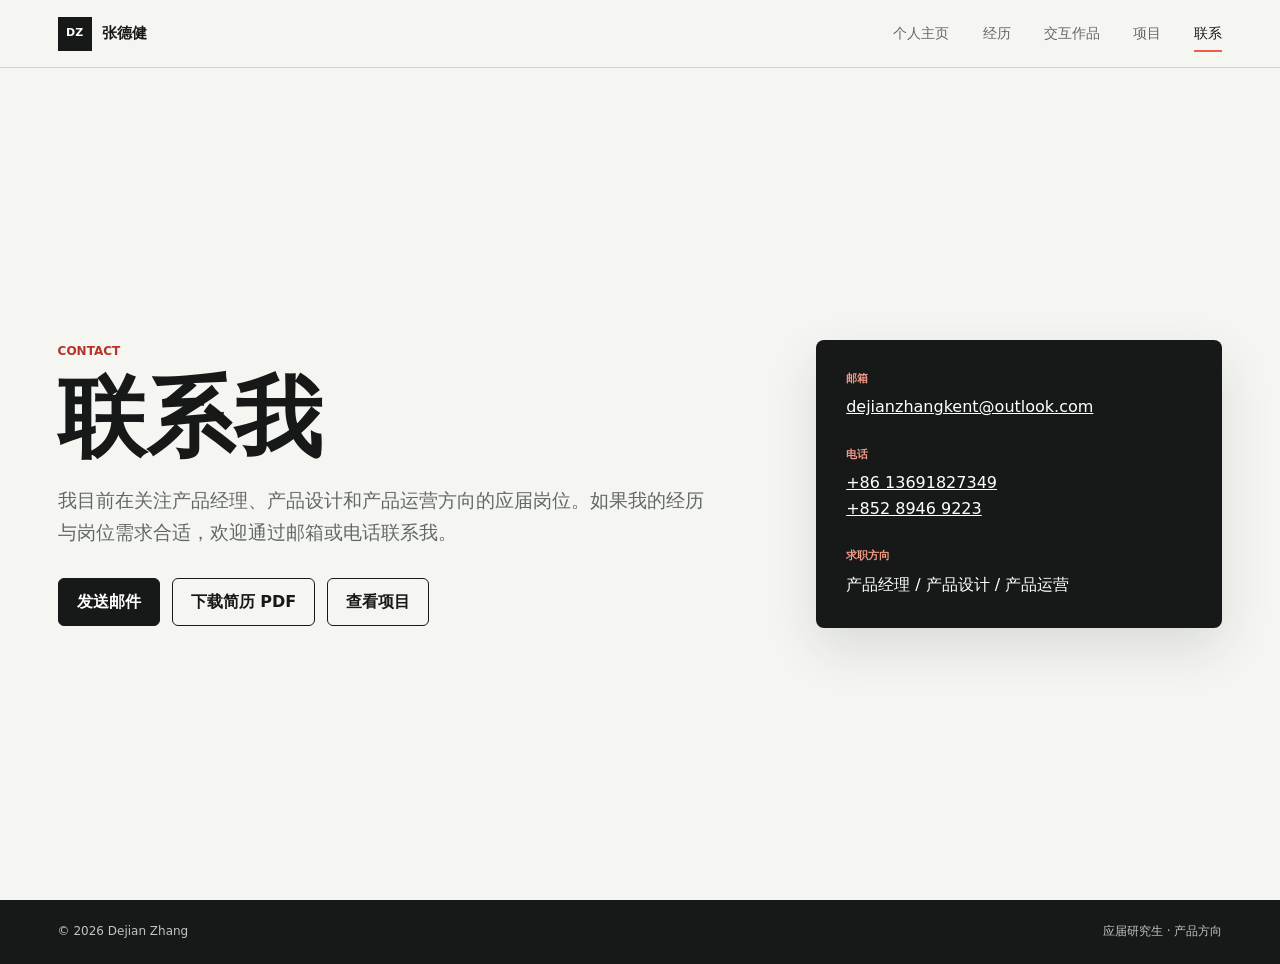
==== commit fae05e7f: "Polish portfolio layout and copy" ====
--- a/contact.html
+++ b/contact.html
@@ -5,6 +5,7 @@
     <meta name="viewport" content="width=device-width, initial-scale=1">
     <title>联系 | 张德健个人主页</title>
     <meta name="description" content="联系张德健并查看简历与作品附件。">
+    <link rel="icon" href="assets/dejian-zhang.png" type="image/png">
     <link rel="stylesheet" href="styles.css">
   </head>
   <body>
@@ -15,7 +16,7 @@
         <a href="experience.html">经历</a>
         <a href="interactions.html">交互作品</a>
         <a href="projects.html">项目</a>
-        <a class="active" href="contact.html">联系</a>
+        <a class="active" href="contact.html" aria-current="page">联系</a>
       </nav>
     </header>
 
@@ -23,29 +24,29 @@
       <section class="contact-page">
         <div>
           <p class="eyebrow">Contact</p>
-          <h1>联系与附件</h1>
+          <h1>联系我</h1>
           <p class="hero-summary">
-            我正在寻找产品经理、产品设计和产品运营方向的应届岗位。欢迎通过邮箱或电话联系我，也可以直接查看简历和项目材料。
+            我目前在关注产品经理、产品设计和产品运营方向的应届岗位。如果我的经历与岗位需求合适，欢迎通过邮箱或电话联系我。
           </p>
           <div class="contact-actions">
             <a class="button primary" href="mailto:dejianzhangkent@outlook.com">发送邮件</a>
             <a class="button" href="01_Resume_Dejian-Zhang.pdf">下载简历 PDF</a>
-            <a class="button" href="projects.html">返回项目页</a>
+            <a class="button" href="projects.html">查看项目</a>
           </div>
         </div>
         <aside class="contact-card" aria-label="Contact details">
           <dl>
             <div>
-              <dt>Email</dt>
+              <dt>邮箱</dt>
               <dd><a href="mailto:dejianzhangkent@outlook.com">dejianzhangkent@outlook.com</a></dd>
             </div>
             <div>
-              <dt>Phone</dt>
-              <dd>+86 13691827349 / +852 8946 9223</dd>
+              <dt>电话</dt>
+              <dd><a href="tel:+8613691827349">+86 13691827349</a><br><a href="tel:+85289469223">+852 8946 9223</a></dd>
             </div>
             <div>
-              <dt>Materials</dt>
-              <dd><a href="Portfolio_Index.md">Portfolio Index</a></dd>
+              <dt>求职方向</dt>
+              <dd>产品经理 / 产品设计 / 产品运营</dd>
             </div>
           </dl>
         </aside>
--- a/styles.css
+++ b/styles.css
@@ -220,7 +220,7 @@
 }
 
 .section {
-  padding: clamp(74px, 9vw, 126px) clamp(20px, 4.5vw, 72px);
+  padding: clamp(64px, 8vw, 108px) clamp(20px, 4.5vw, 72px);
 }
 
 .section-heading {
@@ -243,7 +243,7 @@
 
 h2 {
   margin-bottom: 0;
-  font-size: clamp(38px, 5.7vw, 72px);
+  font-size: clamp(36px, 5vw, 64px);
   line-height: 1.05;
 }
 
@@ -1458,7 +1458,7 @@
 /* Projects page */
 
 .page-hero {
-  padding: clamp(64px, 8vw, 108px) clamp(20px, 4.5vw, 72px) clamp(42px, 6vw, 76px);
+  padding: clamp(56px, 7vw, 92px) clamp(20px, 4.5vw, 72px) clamp(38px, 5vw, 64px);
   background: white;
   border-bottom: 1px solid var(--line);
 }
@@ -1466,7 +1466,7 @@
 .page-hero h1,
 .contact-page h1 {
   margin: 0;
-  font-size: clamp(54px, 8vw, 104px);
+  font-size: clamp(50px, 7vw, 88px);
   line-height: 0.95;
 }
 
@@ -1631,7 +1631,7 @@
 }
 
 .project-overview article {
-  min-height: 170px;
+  min-height: 150px;
   padding: 24px;
   background: var(--paper);
 }
@@ -2037,17 +2037,32 @@
   }
 
   .project-overview {
-    grid-template-columns: 1fr;
+    grid-template-columns: repeat(2, minmax(0, 1fr));
+  }
+
+  .project-overview article {
+    min-height: 145px;
+    padding: 17px;
+  }
+
+  .project-overview h2 {
+    font-size: 18px;
   }
 
   .page-hero h1,
   .contact-page h1 {
-    font-size: 52px;
+    font-size: 48px;
   }
 
   .site-footer {
     flex-direction: column;
     gap: 4px;
+  }
+}
+
+@media (max-width: 340px) {
+  .project-overview {
+    grid-template-columns: 1fr;
   }
 }
 
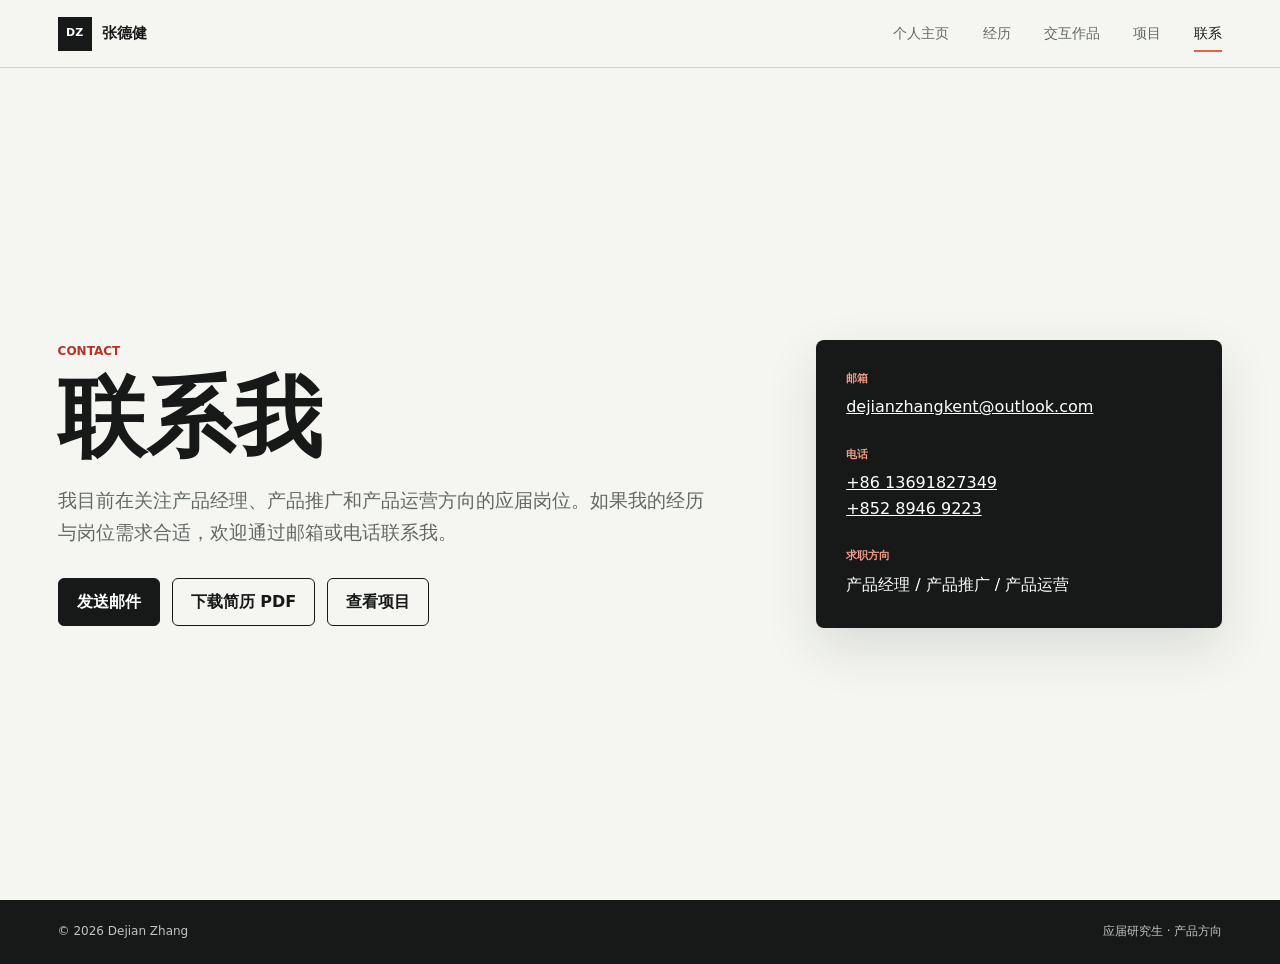
==== commit 81b0ab23: "Update resume and product marketing career focus" ====
--- a/contact.html
+++ b/contact.html
@@ -26,11 +26,11 @@
           <p class="eyebrow">Contact</p>
           <h1>联系我</h1>
           <p class="hero-summary">
-            我目前在关注产品经理、产品设计和产品运营方向的应届岗位。如果我的经历与岗位需求合适，欢迎通过邮箱或电话联系我。
+            我目前在关注产品经理、产品推广和产品运营方向的应届岗位。如果我的经历与岗位需求合适，欢迎通过邮箱或电话联系我。
           </p>
           <div class="contact-actions">
             <a class="button primary" href="mailto:dejianzhangkent@outlook.com">发送邮件</a>
-            <a class="button" href="01_Resume_Dejian-Zhang.pdf">下载简历 PDF</a>
+            <a class="button" href="01_Resume_Dejian-Zhang.pdf?v=20261018" download="张德健_简历.pdf">下载简历 PDF</a>
             <a class="button" href="projects.html">查看项目</a>
           </div>
         </div>
@@ -46,7 +46,7 @@
             </div>
             <div>
               <dt>求职方向</dt>
-              <dd>产品经理 / 产品设计 / 产品运营</dd>
+              <dd>产品经理 / 产品推广 / 产品运营</dd>
             </div>
           </dl>
         </aside>
--- a/styles.css
+++ b/styles.css
@@ -828,7 +828,7 @@
 
 .demo-tabs {
   display: grid;
-  grid-template-columns: repeat(2, minmax(0, 1fr));
+  grid-template-columns: repeat(3, minmax(0, 1fr));
   border-bottom: 1px solid var(--ink);
 }
 
@@ -1322,6 +1322,505 @@
   text-align: center;
 }
 
+.prototype-meta {
+  display: grid;
+  gap: 0;
+  margin: 28px 0 0;
+  border-top: 1px solid rgba(23, 25, 24, 0.22);
+}
+
+.prototype-meta > div {
+  display: grid;
+  grid-template-columns: 108px minmax(0, 1fr);
+  gap: 14px;
+  padding: 10px 0;
+  border-bottom: 1px solid rgba(23, 25, 24, 0.22);
+}
+
+.prototype-meta dt,
+.prototype-meta dd {
+  margin: 0;
+  font-size: 13px;
+}
+
+.prototype-meta dt {
+  color: var(--muted);
+}
+
+.prototype-meta dd {
+  font-weight: 750;
+}
+
+.xd-open-link {
+  width: 100%;
+  margin-top: 24px;
+}
+
+.xd-shell {
+  min-height: 690px;
+  background: #f8f9f6;
+}
+
+.xd-preview-header {
+  display: flex;
+  align-items: end;
+  justify-content: space-between;
+  gap: 20px;
+  padding-bottom: 16px;
+  border-bottom: 1px solid var(--line);
+}
+
+.xd-preview-header > div {
+  display: grid;
+}
+
+.xd-preview-header > div span {
+  color: var(--coral-dark);
+  font-size: 10px;
+  font-weight: 850;
+  text-transform: uppercase;
+}
+
+.xd-preview-header strong {
+  font-size: 19px;
+}
+
+.xd-preview-header > span {
+  color: var(--muted);
+  font-size: 12px;
+  font-weight: 750;
+}
+
+.xd-flow-tabs {
+  display: grid;
+  grid-template-columns: repeat(4, minmax(0, 1fr));
+  margin: 18px 0 22px;
+  border: 1px solid var(--line);
+}
+
+.xd-flow-tab {
+  display: grid;
+  min-width: 0;
+  gap: 1px;
+  padding: 9px 6px;
+  border: 0;
+  border-right: 1px solid var(--line);
+  background: white;
+  color: var(--muted);
+  font-size: 12px;
+  cursor: pointer;
+}
+
+.xd-flow-tab:last-child {
+  border-right: 0;
+}
+
+.xd-flow-tab span {
+  color: var(--coral-dark);
+  font-size: 9px;
+  font-weight: 900;
+}
+
+.xd-flow-tab:hover,
+.xd-flow-tab.active {
+  background: var(--ink);
+  color: white;
+}
+
+.xd-flow-tab.active span {
+  color: #f39884;
+}
+
+.xd-phone {
+  width: min(100%, 310px);
+  min-height: 474px;
+  margin: 0 auto;
+  border: 8px solid var(--ink);
+  border-radius: 26px;
+  background: white;
+  box-shadow: var(--shadow-soft);
+  overflow: hidden;
+}
+
+.xd-phone-bar {
+  display: grid;
+  grid-template-columns: 1fr auto 1fr;
+  gap: 8px;
+  min-height: 38px;
+  padding: 10px 13px 8px;
+  align-items: center;
+  background: #183e34;
+  color: white;
+  font-size: 9px;
+}
+
+.xd-phone-bar b {
+  font-size: 11px;
+}
+
+.xd-phone-bar span:last-child {
+  text-align: right;
+}
+
+.xd-screen {
+  min-height: 420px;
+  animation: screen-in 180ms ease both;
+}
+
+.xd-login-screen {
+  display: grid;
+  padding: 32px 26px 24px;
+  justify-items: stretch;
+  background: #e8eeeb;
+}
+
+.xd-wordmark {
+  display: grid;
+  width: 56px;
+  height: 56px;
+  margin: 0 auto 18px;
+  place-items: center;
+  border: 2px solid #183e34;
+  border-radius: 50%;
+}
+
+.xd-wordmark span {
+  color: #183e34;
+  font-size: 22px;
+  font-weight: 900;
+}
+
+.xd-login-screen > p {
+  margin: 0;
+  color: var(--green);
+  font-size: 11px;
+  font-weight: 800;
+  text-align: center;
+}
+
+.xd-login-screen h4 {
+  margin: 2px 0 18px;
+  font-size: 19px;
+  text-align: center;
+}
+
+.xd-login-screen label {
+  display: grid;
+  gap: 4px;
+  margin-bottom: 11px;
+  color: var(--muted);
+  font-size: 9px;
+  font-weight: 750;
+}
+
+.xd-login-screen input {
+  width: 100%;
+  min-height: 37px;
+  padding: 7px 9px;
+  border: 1px solid #8da096;
+  border-radius: 4px;
+  background: white;
+  color: var(--ink);
+  font-size: 11px;
+}
+
+.xd-login-screen > button,
+.walker-summary > button,
+.map-copy button {
+  min-height: 38px;
+  border: 0;
+  border-radius: 4px;
+  background: #183e34;
+  color: white;
+  font-weight: 850;
+}
+
+.xd-login-screen > small {
+  margin-top: 13px;
+  color: var(--muted);
+  font-size: 9px;
+  text-align: center;
+}
+
+.xd-map-screen {
+  position: relative;
+  background: #dce7e0;
+  overflow: hidden;
+}
+
+.map-grid {
+  position: absolute;
+  inset: 0;
+  background-color: #dfe8e2;
+  background-image:
+    linear-gradient(28deg, transparent 46%, rgba(255, 255, 255, 0.8) 47%, rgba(255, 255, 255, 0.8) 51%, transparent 52%),
+    linear-gradient(102deg, transparent 45%, rgba(131, 151, 140, 0.28) 46%, rgba(131, 151, 140, 0.28) 49%, transparent 50%);
+  background-size: 72px 84px, 86px 100px;
+}
+
+.map-route {
+  position: absolute;
+  top: 74px;
+  left: 44px;
+  width: 188px;
+  height: 240px;
+  border-left: 7px solid #4d78ae;
+  border-bottom: 7px solid #4d78ae;
+  border-radius: 0 0 0 70px;
+  transform: rotate(-13deg);
+}
+
+.map-pin {
+  position: absolute;
+  width: 18px;
+  height: 18px;
+  border: 4px solid white;
+  border-radius: 50% 50% 50% 0;
+  background: var(--coral);
+  box-shadow: 0 2px 7px rgba(23, 25, 24, 0.28);
+  transform: rotate(-45deg);
+}
+
+.pin-one {
+  top: 90px;
+  left: 68px;
+}
+
+.pin-two {
+  top: 188px;
+  right: 54px;
+  background: var(--green);
+}
+
+.pin-three {
+  right: 103px;
+  bottom: 94px;
+  background: var(--blue);
+}
+
+.map-copy {
+  position: absolute;
+  right: 18px;
+  bottom: 18px;
+  left: 18px;
+  display: grid;
+  gap: 3px;
+  padding: 14px;
+  background: rgba(255, 255, 255, 0.94);
+  border: 1px solid #9baaa2;
+}
+
+.map-copy span {
+  color: var(--coral-dark);
+  font-size: 9px;
+  font-weight: 850;
+  text-transform: uppercase;
+}
+
+.map-copy strong {
+  font-size: 17px;
+}
+
+.map-copy button {
+  margin-top: 7px;
+}
+
+.xd-profile-screen {
+  padding: 14px;
+  background: #b8c8bc;
+}
+
+.owner-summary {
+  display: grid;
+  grid-template-columns: 42px minmax(0, 1fr);
+  gap: 10px;
+  padding: 12px;
+  background: white;
+  border: 1px solid #819288;
+}
+
+.owner-summary > div {
+  display: grid;
+}
+
+.owner-summary small,
+.walker-summary small,
+.chat-heading small {
+  color: var(--muted);
+  font-size: 9px;
+}
+
+.owner-summary span:last-child {
+  color: var(--muted);
+  font-size: 9px;
+}
+
+.xd-avatar {
+  display: grid;
+  width: 42px;
+  height: 42px;
+  place-items: center;
+  border-radius: 50%;
+  color: white;
+  font-weight: 900;
+}
+
+.dog-avatar {
+  background: var(--coral);
+}
+
+.walker-face {
+  background: var(--green);
+}
+
+.walker-summary {
+  display: grid;
+  margin-top: 14px;
+  padding: 20px;
+  background: #183e34;
+  color: white;
+}
+
+.walker-summary .xd-avatar {
+  margin-bottom: 14px;
+  background: var(--yellow);
+  color: var(--ink);
+}
+
+.walker-summary small {
+  color: #b9cac1;
+}
+
+.walker-summary h4 {
+  margin: 2px 0 4px;
+  font-size: 18px;
+}
+
+.walker-summary > strong {
+  font-size: 12px;
+}
+
+.walker-summary dl {
+  display: grid;
+  grid-template-columns: repeat(2, 1fr);
+  gap: 8px;
+  margin: 20px 0;
+}
+
+.walker-summary dl div {
+  border-top: 1px solid #70877c;
+  padding-top: 8px;
+}
+
+.walker-summary dt {
+  color: #b9cac1;
+  font-size: 8px;
+}
+
+.walker-summary dd {
+  margin: 2px 0 0;
+  font-size: 11px;
+  font-weight: 800;
+}
+
+.walker-summary > button {
+  background: white;
+  color: #183e34;
+  text-transform: uppercase;
+}
+
+.xd-chat-screen {
+  display: flex;
+  flex-direction: column;
+  padding: 14px;
+  background: linear-gradient(135deg, #547c6f, #1f5344);
+  color: white;
+}
+
+.chat-heading {
+  display: grid;
+  grid-template-columns: 42px minmax(0, 1fr);
+  gap: 10px;
+  padding-bottom: 12px;
+  align-items: center;
+  border-bottom: 1px solid rgba(255, 255, 255, 0.34);
+}
+
+.chat-heading > div {
+  display: grid;
+}
+
+.chat-heading small {
+  color: #c8d8d0;
+}
+
+.chat-bubble {
+  width: fit-content;
+  margin: 18px 0 0 50px;
+  padding: 9px 12px;
+  border-radius: 4px 14px 14px 14px;
+  background: rgba(23, 25, 24, 0.52);
+  font-size: 11px;
+}
+
+.chat-spacer {
+  flex: 1;
+}
+
+.request-actions {
+  display: grid;
+  grid-template-columns: repeat(3, 1fr);
+  gap: 7px;
+}
+
+.request-actions button {
+  display: grid;
+  min-height: 60px;
+  gap: 2px;
+  place-content: center;
+  border: 0;
+  border-radius: 5px;
+  background: var(--ink);
+  color: white;
+  font-size: 9px;
+}
+
+.request-actions span {
+  color: #f39884;
+  font-size: 8px;
+  font-weight: 900;
+}
+
+.message-field {
+  display: flex;
+  min-height: 34px;
+  align-items: center;
+  justify-content: space-between;
+  margin-top: 8px;
+  padding: 6px 7px 6px 11px;
+  border-radius: 4px;
+  background: white;
+  color: #7a807c;
+  font-size: 9px;
+}
+
+.message-field span {
+  display: grid;
+  width: 22px;
+  height: 22px;
+  place-items: center;
+  border-radius: 50%;
+  background: var(--coral);
+  color: white;
+}
+
+.xd-preview-note {
+  margin: 16px 0 0;
+  color: var(--muted);
+  font-size: 11px;
+  text-align: center;
+}
+
 /* Selected work */
 
 .selected-work {
@@ -2008,6 +2507,16 @@
     box-shadow: 8px 8px 0 rgba(23, 25, 24, 0.16);
   }
 
+  .xd-shell {
+    min-height: 650px;
+  }
+
+  .xd-preview-header {
+    align-items: start;
+    flex-direction: column;
+    gap: 4px;
+  }
+
   .duration-options {
     grid-template-columns: 1fr;
   }
